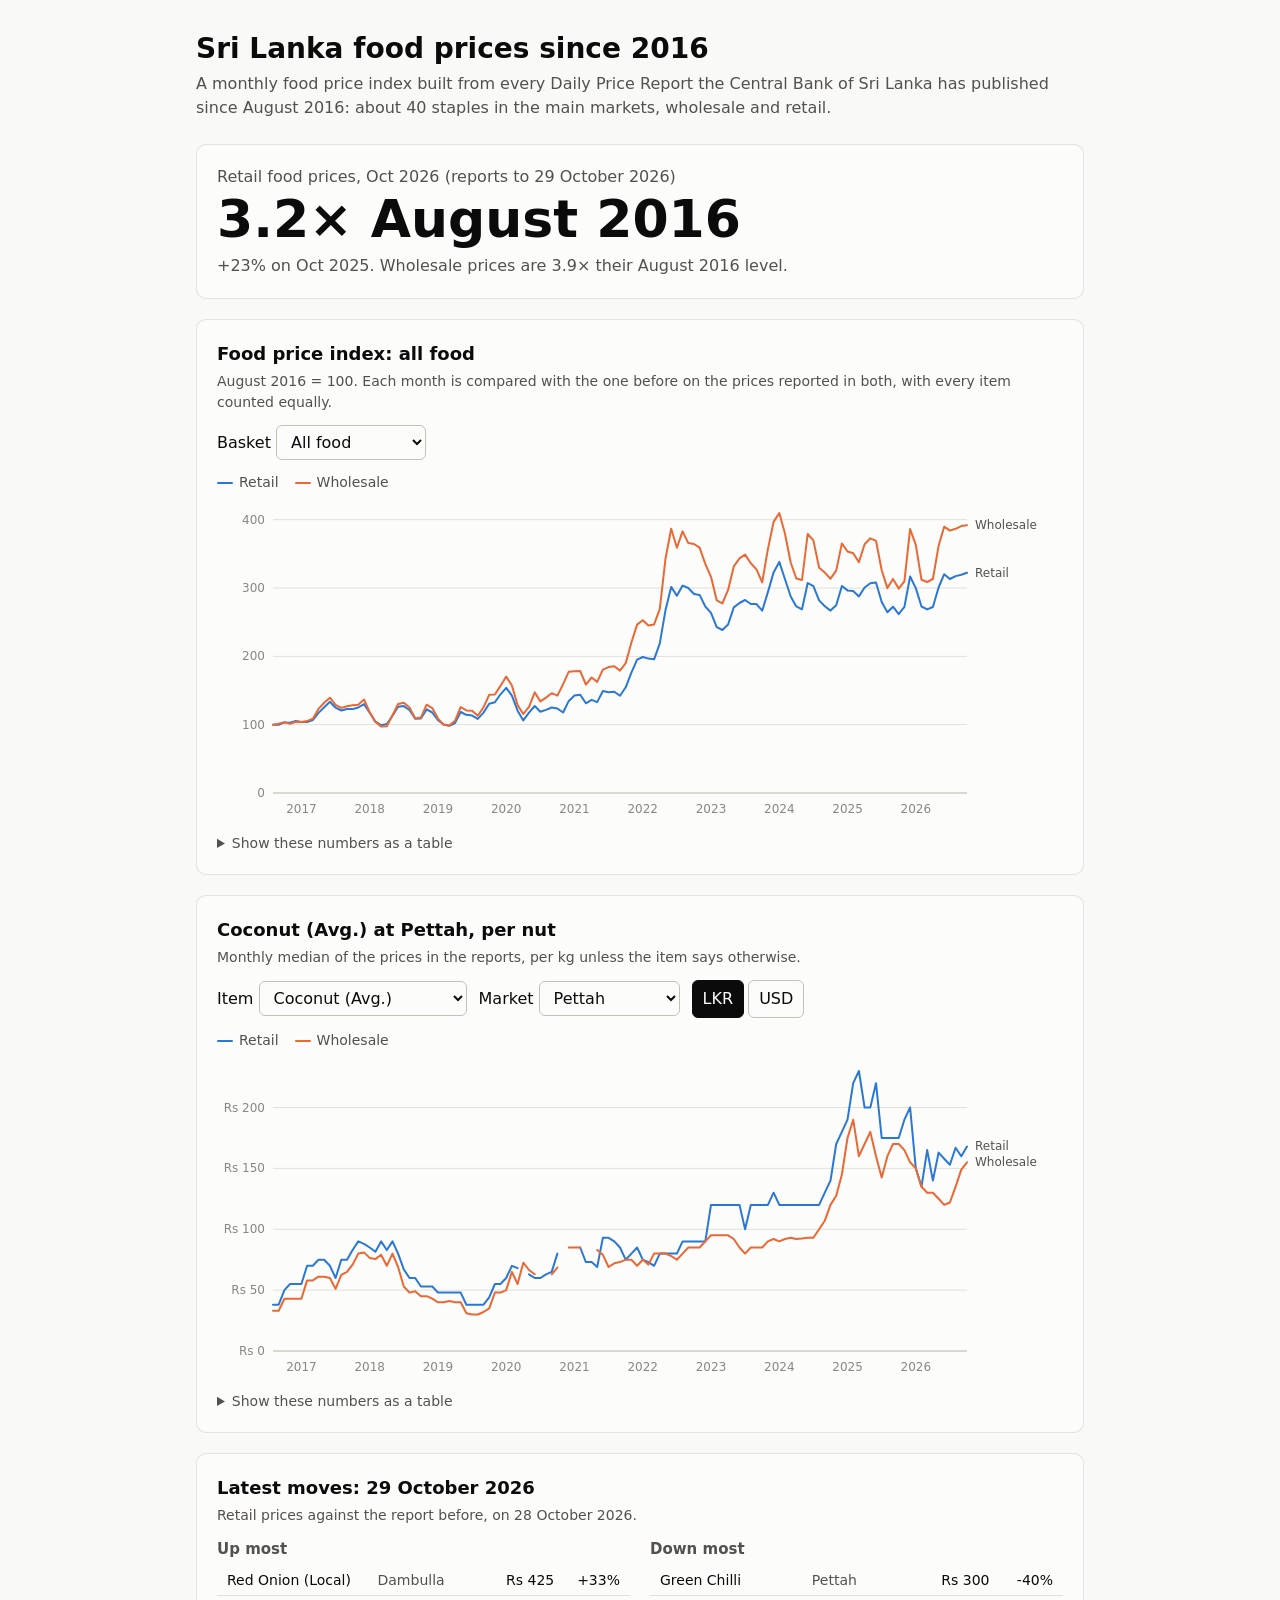
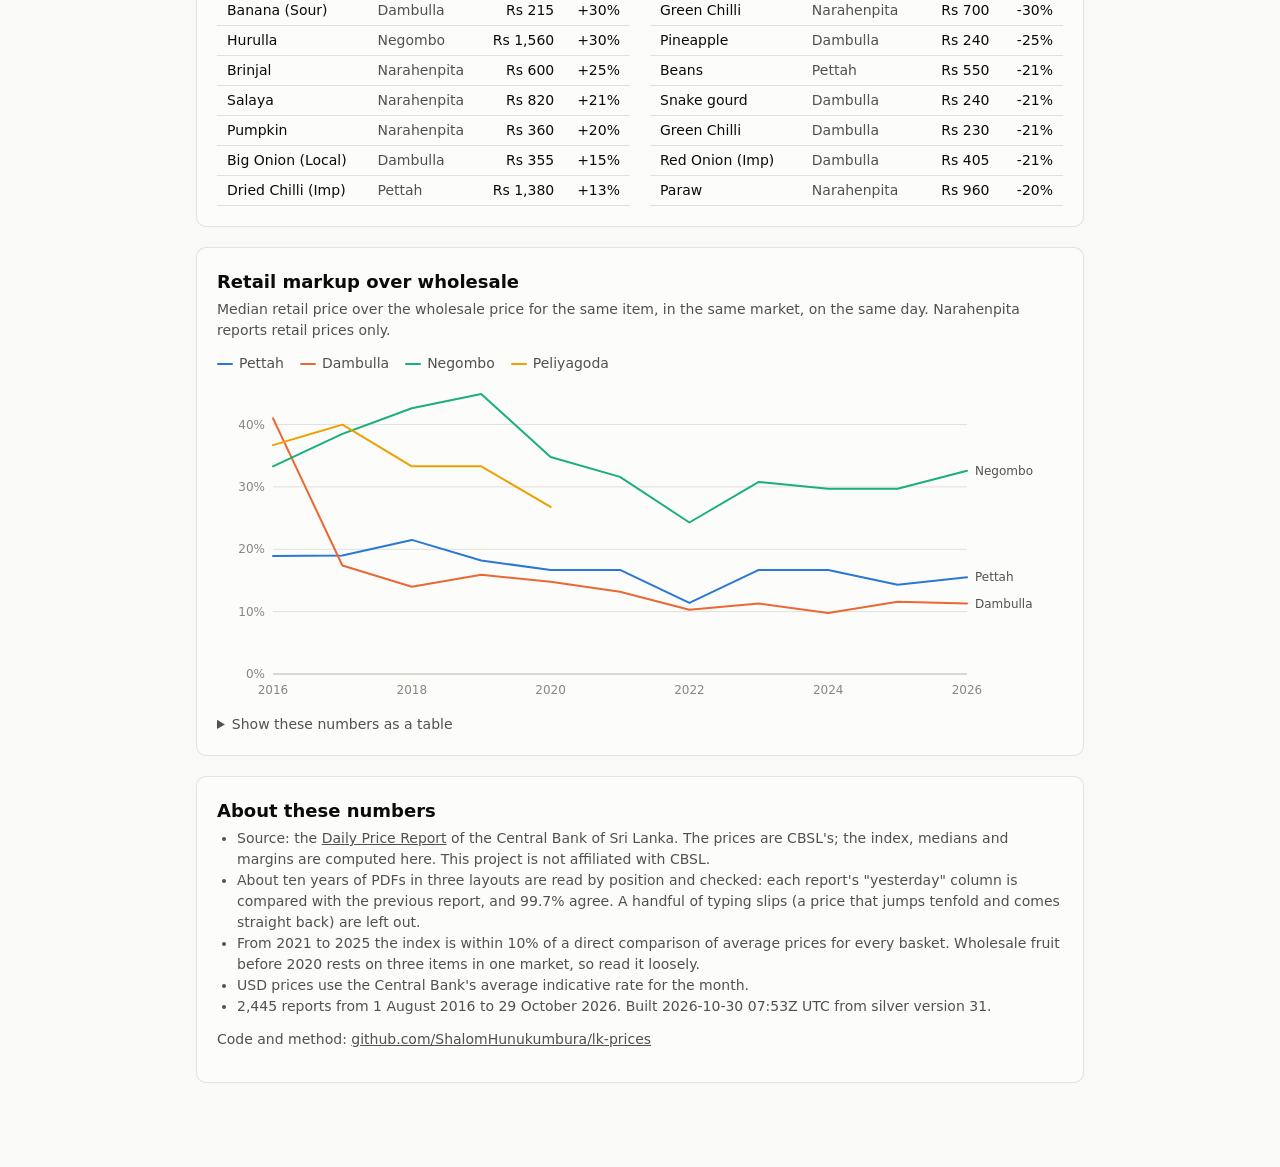
==== site/index.html @ 5efd6a5c "Publish a page of derived figures: index, item prices, margins, moves" ====
<!doctype html>
<html lang="en">
<head>
<meta charset="utf-8">
<meta name="viewport" content="width=device-width, initial-scale=1">
<title>Sri Lanka food prices since 2016</title>
<meta name="description" content="A monthly food price index for Sri Lanka since August 2016, built from the Central Bank's Daily Price Reports, with item prices, market margins and the latest moves.">
<style>
  :root {
    color-scheme: light;
    --page: #f9f9f7; --surface: #fcfcfb;
    --text: #0b0b0b; --text-2: #52514e; --muted: #898781;
    --grid: #e1e0d9; --axis: #c3c2b7; --border: rgba(11,11,11,0.10);
    --series-1: #2a78d6; --series-2: #eb6834; --series-3: #1baf7a; --series-4: #eda100;
  }
  @media (prefers-color-scheme: dark) {
    :root {
      color-scheme: dark;
      --page: #0d0d0d; --surface: #1a1a19;
      --text: #f0efec; --text-2: #c3c2b7; --muted: #898781;
      --grid: #2c2c2a; --axis: #383835; --border: rgba(255,255,255,0.10);
      --series-1: #3987e5; --series-2: #d95926; --series-3: #199e70; --series-4: #c98500;
    }
  }
  * { box-sizing: border-box; }
  body { margin: 0; background: var(--page); color: var(--text);
         font: 16px/1.5 system-ui, -apple-system, "Segoe UI", sans-serif; }
  main { max-width: 920px; margin: 0 auto; padding: 32px 16px 64px; }
  h1 { font-size: 28px; line-height: 1.2; margin: 0 0 6px; }
  h2 { font-size: 18px; margin: 0 0 4px; }
  p { margin: 0 0 12px; }
  .lede { color: var(--text-2); margin-bottom: 24px; }
  a { color: inherit; }
  .filters { display: flex; flex-wrap: wrap; gap: 12px; align-items: center; margin: 12px 0; }
  select, button {
    font: inherit; color: var(--text); background: var(--surface);
    border: 1px solid var(--axis); border-radius: 6px; padding: 6px 10px; }
  .toggle { display: flex; gap: 4px; }
  .toggle button { cursor: pointer; }
  .toggle button[aria-pressed=true] { background: var(--text); color: var(--surface); border-color: var(--text); }
  :focus-visible { outline: 2px solid var(--series-1); outline-offset: 2px; }
  .card { background: var(--surface); border: 1px solid var(--border); border-radius: 10px;
          padding: 20px; margin-bottom: 20px; }
  .hero-label { color: var(--text-2); }
  .hero-value { font-size: 52px; font-weight: 600; line-height: 1.1; margin: 2px 0 6px; font-variant-numeric: tabular-nums; }
  .hero-sub { color: var(--text-2); }
  .legend { display: flex; flex-wrap: wrap; gap: 16px; color: var(--text-2); font-size: 14px; margin: 8px 0; }
  .key { display: inline-block; width: 16px; height: 2px; border-radius: 1px; vertical-align: middle; margin-right: 6px; }
  .chart { position: relative; }
  svg { display: block; width: 100%; height: auto; overflow: visible; }
  .tick { fill: var(--muted); font-size: 12px; font-variant-numeric: tabular-nums; }
  .end-label { fill: var(--text-2); font-size: 12px; }
  .tooltip { position: absolute; top: 0; pointer-events: none; background: var(--surface);
             border: 1px solid var(--border); border-radius: 8px; padding: 8px 10px; font-size: 13px;
             box-shadow: 0 4px 16px rgba(0,0,0,0.12); white-space: nowrap; }
  .tooltip .when { color: var(--text-2); margin-bottom: 4px; }
  .tooltip .row { display: flex; align-items: center; gap: 6px; }
  .tooltip .row strong { font-variant-numeric: tabular-nums; }
  .tooltip .row span.name { color: var(--text-2); }
  details { margin-top: 12px; }
  summary { cursor: pointer; color: var(--text-2); font-size: 14px; }
  .table-wrap { max-height: 320px; overflow: auto; margin-top: 8px; }
  table { border-collapse: collapse; width: 100%; font-size: 14px; font-variant-numeric: tabular-nums; }
  th, td { text-align: right; padding: 4px 10px; border-bottom: 1px solid var(--grid); }
  th:first-child, td:first-child { text-align: left; }
  th { position: sticky; top: 0; background: var(--surface); color: var(--text-2); font-weight: 600; }
  .small { color: var(--text-2); font-size: 14px; }
  .movers { display: grid; grid-template-columns: 1fr 1fr; gap: 20px; }
  @media (max-width: 600px) { .movers { grid-template-columns: 1fr; } }
  .movers h3 { font-size: 15px; margin: 0 0 6px; color: var(--text-2); font-weight: 600; }
  .movers table td:nth-child(2) { color: var(--text-2); text-align: left; }
  .movers table td:nth-child(n+3) { white-space: nowrap; }
  ul { margin: 0 0 12px; padding-left: 20px; }
</style>
</head>
<body>
<main>
  <h1>Sri Lanka food prices since 2016</h1>
  <p class="lede">A monthly food price index built from every Daily Price Report the Central Bank of Sri Lanka has published since August 2016: about 40 staples in the main markets, wholesale and retail.</p>

  <section class="card" aria-live="polite">
    <div class="hero-label" id="hero-label">&nbsp;</div>
    <div class="hero-value" id="hero-value">&nbsp;</div>
    <div class="hero-sub" id="hero-sub">&nbsp;</div>
  </section>

  <section class="card">
    <h2 id="index-title">Food price index</h2>
    <p class="small">August 2016 = 100. Each month is compared with the one before on the prices reported in both, with every item counted equally.</p>
    <div class="filters">
      <label>Basket <select id="basket"></select></label>
    </div>
    <p class="small" id="basket-note" hidden>CBSL didn't publish fish or fruit prices from early 2019 to July 2020, so this basket has a gap.</p>
    <div id="index-chart"></div>
  </section>

  <section class="card">
    <h2 id="item-title">Item prices</h2>
    <p class="small">Monthly median of the prices in the reports, per kg unless the item says otherwise.</p>
    <div class="filters">
      <label>Item <select id="item"></select></label>
      <label>Market <select id="market"></select></label>
      <div class="toggle" role="group" aria-label="Currency" id="currency" hidden>
        <button data-currency="LKR" aria-pressed="true">LKR</button>
        <button data-currency="USD" aria-pressed="false">USD</button>
      </div>
    </div>
    <div id="item-chart"></div>
  </section>

  <section class="card">
    <h2 id="movers-title">Latest moves</h2>
    <p class="small" id="movers-sub"></p>
    <div class="movers">
      <div><h3>Up most</h3><table id="up"></table></div>
      <div><h3>Down most</h3><table id="down"></table></div>
    </div>
  </section>

  <section class="card">
    <h2>Retail markup over wholesale</h2>
    <p class="small">Median retail price over the wholesale price for the same item, in the same market, on the same day. Narahenpita reports retail prices only.</p>
    <div id="margin-chart"></div>
  </section>

  <section class="card">
    <h2>About these numbers</h2>
    <ul class="small">
      <li>Source: the <a href="https://www.cbsl.gov.lk/en/statistics/economic-indicators/price-report">Daily Price Report</a> of the Central Bank of Sri Lanka. The prices are CBSL's; the index, medians and margins are computed here. This project is not affiliated with CBSL.</li>
      <li>About ten years of PDFs in three layouts are read by position and checked: each report's "yesterday" column is compared with the previous report, and 99.7% agree. A handful of typing slips (a price that jumps tenfold and comes straight back) are left out.</li>
      <li>From 2021 to 2025 the index is within 10% of a direct comparison of average prices for every basket. Wholesale fruit before 2020 rests on three items in one market, so read it loosely.</li>
      <li>USD prices use the Central Bank's average indicative rate for the month.</li>
      <li id="built"></li>
    </ul>
    <p class="small">Code and method: <a href="https://github.com/ShalomHunukumbura/lk-prices">github.com/ShalomHunukumbura/lk-prices</a></p>
  </section>
</main>

<script>
const NS = "http://www.w3.org/2000/svg";
const $ = (id) => document.getElementById(id);
const BASKETS = { all: "All food", vegetables: "Vegetables", rice: "Rice", fish: "Fish", fruits: "Fruit", other: "Other staples" };
const TYPE_COLOR = { retail: "var(--series-1)", wholesale: "var(--series-2)" };
const MARKET_COLOR = { Pettah: "var(--series-1)", Dambulla: "var(--series-2)", Negombo: "var(--series-3)", Peliyagoda: "var(--series-4)" };
const UNITS = { "Coconut (Avg.)": "nut", "Egg (White)": "egg", "Apple (Imp)": "fruit", "Orange (Imp)": "fruit", "Coconut oil": "litre" };
const MONTHS = ["Jan","Feb","Mar","Apr","May","Jun","Jul","Aug","Sep","Oct","Nov","Dec"];

const el = (tag, attrs = {}, text) => {
  const node = document.createElementNS(NS, tag);
  for (const [k, v] of Object.entries(attrs)) node.setAttribute(k, v);
  if (text !== undefined) node.textContent = text;
  return node;
};
const html = (tag, attrs = {}, text) => {
  const node = document.createElement(tag);
  for (const [k, v] of Object.entries(attrs)) node.setAttribute(k, v);
  if (text !== undefined) node.textContent = text;
  return node;
};
const monthName = (ym) => `${MONTHS[Number(ym.slice(5)) - 1]} ${ym.slice(0, 4)}`;
const longDate = (iso) => new Date(iso + "T00:00:00Z").toLocaleDateString("en-GB",
  { day: "numeric", month: "long", year: "numeric", timeZone: "UTC" });

function niceTicks(min, max, count = 5) {
  const span = max - min || Math.abs(max) || 1;
  const raw = span / count, power = 10 ** Math.floor(Math.log10(raw));
  const step = [1, 2, 2.5, 5, 10].map((m) => m * power).find((s) => s >= raw);
  const ticks = [];
  for (let t = Math.floor(min / step) * step; t <= max + step * 1e-9; t += step) ticks.push(+t.toPrecision(12));
  return ticks;
}

// A line chart over evenly spaced labels (months or years), with a crosshair,
// tooltip, keyboard stepping, a legend, labels at the line ends and a table view.
function lineChart(root, { labels, series, format, labelFormat, title }) {
  root.replaceChildren();
  const legend = html("div", { class: "legend" });
  const box = html("div", { class: "chart" });
  const svg = el("svg", { role: "img", tabindex: "0", "aria-label": title });
  const tip = html("div", { class: "tooltip", hidden: "" });
  const details = html("details");
  details.append(html("summary", {}, "Show these numbers as a table"));
  const wrap = html("div", { class: "table-wrap" }), table = html("table");
  wrap.append(table); details.append(wrap);
  box.append(svg, tip);
  root.append(legend, box, details);

  const shown = series.filter((s) => s.values.some((v) => v != null));
  if (shown.length > 1) for (const s of shown) {
    const item = html("span"), key = html("span", { class: "key" });
    key.style.background = s.color;
    item.append(key, document.createTextNode(s.name));
    legend.append(item);
  }
  // Table: newest first.
  const head = html("tr");
  for (const t of [title.includes("year") ? "Year" : "Month", ...shown.map((s) => s.name)]) head.append(html("th", {}, t));
  const rows = [head];
  for (let i = labels.length - 1; i >= 0; i--) {
    if (shown.every((s) => s.values[i] == null)) continue;
    const tr = html("tr");
    for (const t of [labelFormat(labels[i]), ...shown.map((s) => s.values[i] == null ? "" : format(s.values[i]))])
      tr.append(html("td", {}, t));
    rows.push(tr);
  }
  table.replaceChildren(...rows);

  const W = Math.max(300, Math.round(box.clientWidth || root.clientWidth));
  const H = W < 560 ? 240 : 320;
  const M = { top: 12, right: W < 560 ? 70 : 96, bottom: 28, left: 56 };
  svg.setAttribute("viewBox", `0 0 ${W} ${H}`);
  let min = Infinity, max = -Infinity;
  for (const s of shown) for (const v of s.values) if (v != null) { min = Math.min(min, v); max = Math.max(max, v); }
  if (!isFinite(min)) { svg.append(el("text", { x: W / 2, y: H / 2, "text-anchor": "middle", class: "tick" }, "No prices for this choice")); return; }
  const floor = min >= 0 && min < max * 0.4 ? 0 : min;
  const ticks = niceTicks(floor, max);
  const y0 = Math.min(ticks[0], floor), y1 = Math.max(ticks.at(-1), max);
  const x = (i) => M.left + (labels.length === 1 ? 0.5 : i / (labels.length - 1)) * (W - M.left - M.right);
  const y = (v) => H - M.bottom - ((v - y0) / (y1 - y0 || 1)) * (H - M.top - M.bottom);

  for (const t of ticks) {
    svg.append(el("line", { x1: M.left, x2: W - M.right, y1: y(t), y2: y(t), stroke: "var(--grid)", "stroke-width": 1 }));
    svg.append(el("text", { x: M.left - 8, y: y(t) + 4, "text-anchor": "end", class: "tick" }, format(t)));
  }
  svg.append(el("line", { x1: M.left, x2: W - M.right, y1: H - M.bottom, y2: H - M.bottom, stroke: "var(--axis)", "stroke-width": 1 }));
  // Year ticks: every label for yearly data, January for monthly data.
  const yearly = labels[0].length === 4;
  const marks = labels.map((l, i) => [l, i]).filter(([l]) => yearly || l.endsWith("-01"));
  const every = Math.ceil(marks.length / (W < 560 ? 4 : 10));
  marks.filter((_, k) => k % every === 0).forEach(([l, i]) =>
    svg.append(el("text", { x: x(i), y: H - 8, "text-anchor": "middle", class: "tick" }, l.slice(0, 4))));

  const ends = [];
  for (const s of shown) {
    let d = "", pen = false, last = null;
    s.values.forEach((v, i) => {
      if (v == null) { pen = false; return; }
      d += `${pen ? "L" : "M"}${x(i).toFixed(1)},${y(v).toFixed(1)}`;
      pen = true; last = i;
    });
    svg.append(el("path", { d, fill: "none", stroke: s.color, "stroke-width": 2, "stroke-linejoin": "round", "stroke-linecap": "round" }));
    if (last != null) ends.push({ s, i: last, yy: y(s.values[last]) });
  }
  // Direct labels at the line ends, nudged apart so they don't collide. A line that
  // stops early (Peliyagoda after 2020) is named by the legend and tooltip instead.
  ends.splice(0, ends.length, ...ends.filter((e) => e.i === labels.length - 1));
  ends.sort((a, b) => a.yy - b.yy);
  for (let k = 1; k < ends.length; k++) if (ends[k].yy - ends[k - 1].yy < 14) ends[k].yy = ends[k - 1].yy + 14;
  if (shown.length <= 4) for (const e of ends)
    svg.append(el("text", { x: x(e.i) + 8, y: e.yy + 4, class: "end-label" }, e.s.name));

  const layer = el("g");
  svg.append(layer);
  let current = null;
  const show = (i) => {
    current = i; layer.replaceChildren();
    if (i == null) { tip.hidden = true; return; }
    layer.append(el("line", { x1: x(i), x2: x(i), y1: M.top, y2: H - M.bottom, stroke: "var(--axis)", "stroke-width": 1 }));
    tip.replaceChildren(html("div", { class: "when" }, labelFormat(labels[i])));
    for (const s of shown) {
      const v = s.values[i];
      if (v == null) continue;
      layer.append(el("circle", { cx: x(i), cy: y(v), r: 4, fill: s.color, stroke: "var(--surface)", "stroke-width": 2 }));
      const row = html("div", { class: "row" }), key = html("span", { class: "key" });
      key.style.background = s.color; key.style.marginRight = "0";
      row.append(key, html("strong", {}, format(v)), html("span", { class: "name" }, s.name));
      tip.append(row);
    }
    tip.hidden = false;
    const r = box.getBoundingClientRect(), px = (x(i) / W) * r.width;
    const left = px + 14 + tip.offsetWidth > r.width ? px - 14 - tip.offsetWidth : px + 14;
    tip.style.left = `${Math.max(0, left)}px`;
  };
  const nearest = (clientX) => {
    const r = svg.getBoundingClientRect(), px = ((clientX - r.left) / r.width) * W;
    const i = Math.round(((px - M.left) / (W - M.left - M.right)) * (labels.length - 1));
    return Math.min(labels.length - 1, Math.max(0, i));
  };
  svg.addEventListener("pointermove", (e) => show(nearest(e.clientX)));
  svg.addEventListener("pointerleave", () => show(null));
  svg.addEventListener("focus", () => show(labels.length - 1));
  svg.addEventListener("blur", () => show(null));
  svg.addEventListener("keydown", (e) => {
    const step = { ArrowLeft: -1, ArrowRight: 1 }[e.key];
    if (!step) return;
    e.preventDefault();
    show(Math.min(labels.length - 1, Math.max(0, (current ?? labels.length - 1) + step)));
  });
}

const state = { currency: "LKR" };
const D = {};

function drawHero() {
  const { months, series } = D.index;
  const retail = series.all.retail, wholesale = series.all.wholesale;
  const i = retail.length - 1, year = i - 12;
  const latest = D.meta.latest_report;
  $("hero-label").textContent = `Retail food prices, ${monthName(months[i])} (reports to ${longDate(latest)})`;
  $("hero-value").textContent = `${(retail[i] / 100).toFixed(1)}× August 2016`;
  const change = (a, b) => `${a >= b ? "+" : ""}${((a / b - 1) * 100).toFixed(0)}%`;
  $("hero-sub").textContent = `${change(retail[i], retail[year])} on ${monthName(months[year])}. `
    + `Wholesale prices are ${(wholesale[i] / 100).toFixed(1)}× their August 2016 level.`;
}

function drawIndex() {
  const basket = $("basket").value, s = D.index.series[basket];
  $("basket-note").hidden = !["fish", "fruits"].includes(basket);
  $("index-title").textContent = `Food price index: ${BASKETS[basket].toLowerCase()}`;
  lineChart($("index-chart"), {
    labels: D.index.months, title: `Food price index, ${BASKETS[basket]}, by month`,
    series: [
      { name: "Retail", color: TYPE_COLOR.retail, values: s.retail },
      { name: "Wholesale", color: TYPE_COLOR.wholesale, values: s.wholesale },
    ],
    format: (v) => v.toFixed(0), labelFormat: monthName,
  });
}

function fillMarkets() {
  const markets = Object.keys(D.items.items[$("item").value].markets).sort();
  const select = $("market"), keep = select.value;
  select.replaceChildren(...markets.map((m) => html("option", { value: m }, m)));
  select.value = markets.includes(keep) ? keep : markets.includes("Pettah") ? "Pettah" : markets[0];
}

function drawItem() {
  const item = $("item").value, market = $("market").value;
  const prices = D.items.items[item].markets[market];
  const usd = state.currency === "USD" && D.usd;
  const convert = (values) => !values ? [] : values.map((v, i) =>
    v == null ? null : usd ? (D.usd.lkr_per_usd[i] ? v / D.usd.lkr_per_usd[i] : null) : v);
  const unit = UNITS[item] || "kg";
  $("item-title").textContent = `${item} at ${market}, per ${unit}`;
  lineChart($("item-chart"), {
    labels: D.items.months, title: `${item} at ${market}, monthly median price per ${unit}`,
    series: [
      { name: "Retail", color: TYPE_COLOR.retail, values: convert(prices.retail) },
      { name: "Wholesale", color: TYPE_COLOR.wholesale, values: convert(prices.wholesale) },
    ],
    format: usd ? (v) => `$${v.toFixed(2)}` : (v) => `Rs ${v.toLocaleString("en-US", { maximumFractionDigits: 0 })}`,
    labelFormat: monthName,
  });
  for (const b of document.querySelectorAll("#currency button"))
    b.setAttribute("aria-pressed", String(b.dataset.currency === state.currency));
}

function drawMovers() {
  const m = D.movers;
  $("movers-title").textContent = `Latest moves: ${longDate(m.date)}`;
  $("movers-sub").textContent = `Retail prices against the report before, on ${longDate(m.previous)}.`;
  const fill = (id, rows) => $(id).replaceChildren(...rows.map((r) => {
    const tr = html("tr");
    tr.append(html("td", {}, r.item), html("td", {}, r.market),
      html("td", {}, `Rs ${r.price.toLocaleString("en-US")}`),
      html("td", {}, `${r.change > 0 ? "+" : ""}${r.change.toFixed(0)}%`));
    return tr;
  }));
  fill("up", m.up); fill("down", m.down);
}

function drawMargins() {
  const { years, markets } = D.margins;
  lineChart($("margin-chart"), {
    labels: years.map(String), title: "Retail markup over wholesale by market, by year",
    series: Object.keys(MARKET_COLOR).filter((k) => markets[k])
      .map((k) => ({ name: k, color: MARKET_COLOR[k], values: markets[k] })),
    format: (v) => `${v.toFixed(0)}%`, labelFormat: (l) => l,
  });
}

function renderAll() { drawIndex(); drawItem(); drawMargins(); }

async function start() {
  const get = (name) => fetch(`data/${name}.json`).then((r) => r.ok ? r.json() : null);
  [D.index, D.items, D.margins, D.movers, D.meta, D.usd] =
    await Promise.all(["index", "items", "margins", "movers", "meta", "usd"].map(get));
  $("basket").replaceChildren(...Object.entries(BASKETS).map(([k, v]) => html("option", { value: k }, v)));
  $("item").replaceChildren(...Object.keys(D.items.items).map((k) => html("option", { value: k }, k)));
  $("item").value = "Coconut (Avg.)";
  fillMarkets();
  if (D.usd) $("currency").hidden = false;
  $("basket").addEventListener("change", drawIndex);
  $("item").addEventListener("change", () => { fillMarkets(); drawItem(); });
  $("market").addEventListener("change", drawItem);
  for (const b of document.querySelectorAll("#currency button"))
    b.addEventListener("click", () => { state.currency = b.dataset.currency; drawItem(); });
  $("built").textContent = `${D.meta.reports.toLocaleString("en-US")} reports from ${longDate(D.meta.first_report)} to ${longDate(D.meta.latest_report)}. Built ${D.meta.built.replace("T", " ")} UTC from silver version ${D.meta.silver_version}.`;
  drawHero(); drawMovers(); renderAll();
  let resizing, width = window.innerWidth;
  window.addEventListener("resize", () => {
    clearTimeout(resizing);
    resizing = setTimeout(() => { if (window.innerWidth !== width) { width = window.innerWidth; renderAll(); } }, 150);
  });
}
start();
</script>
</body>
</html>
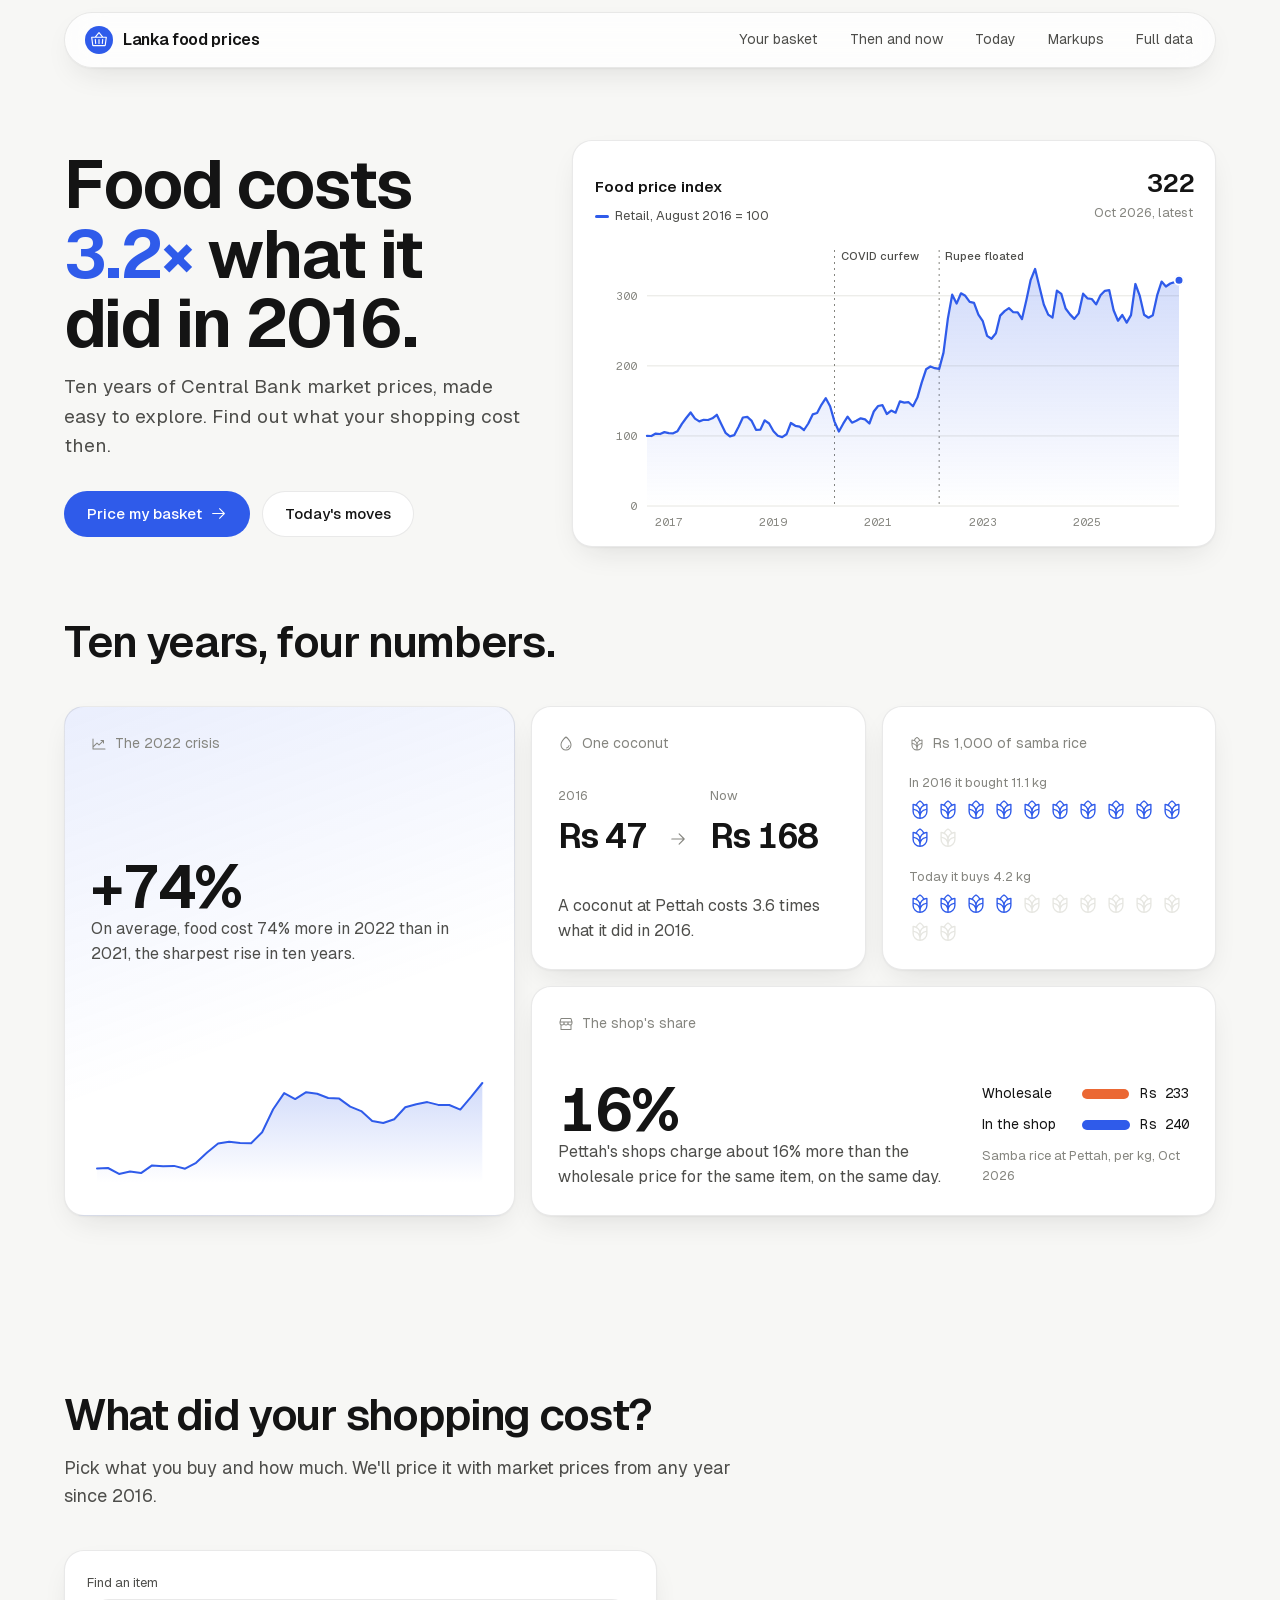
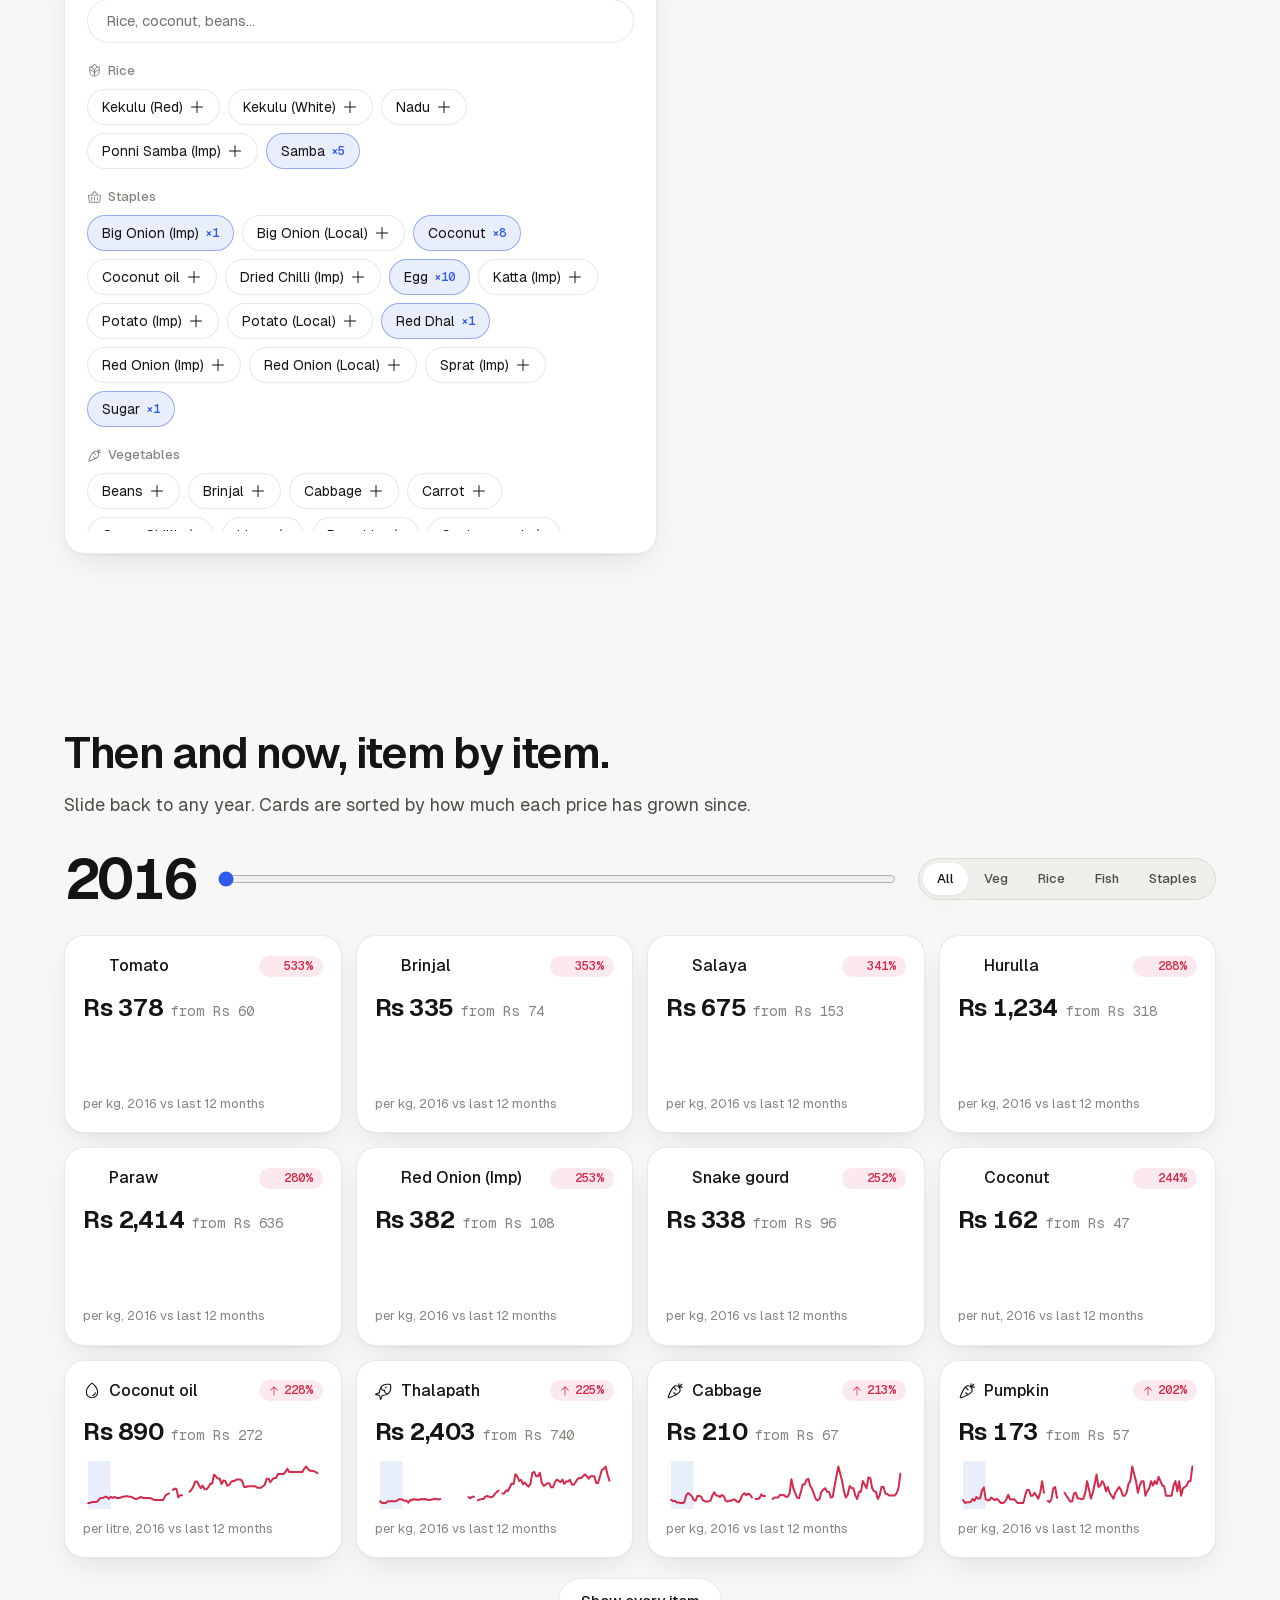
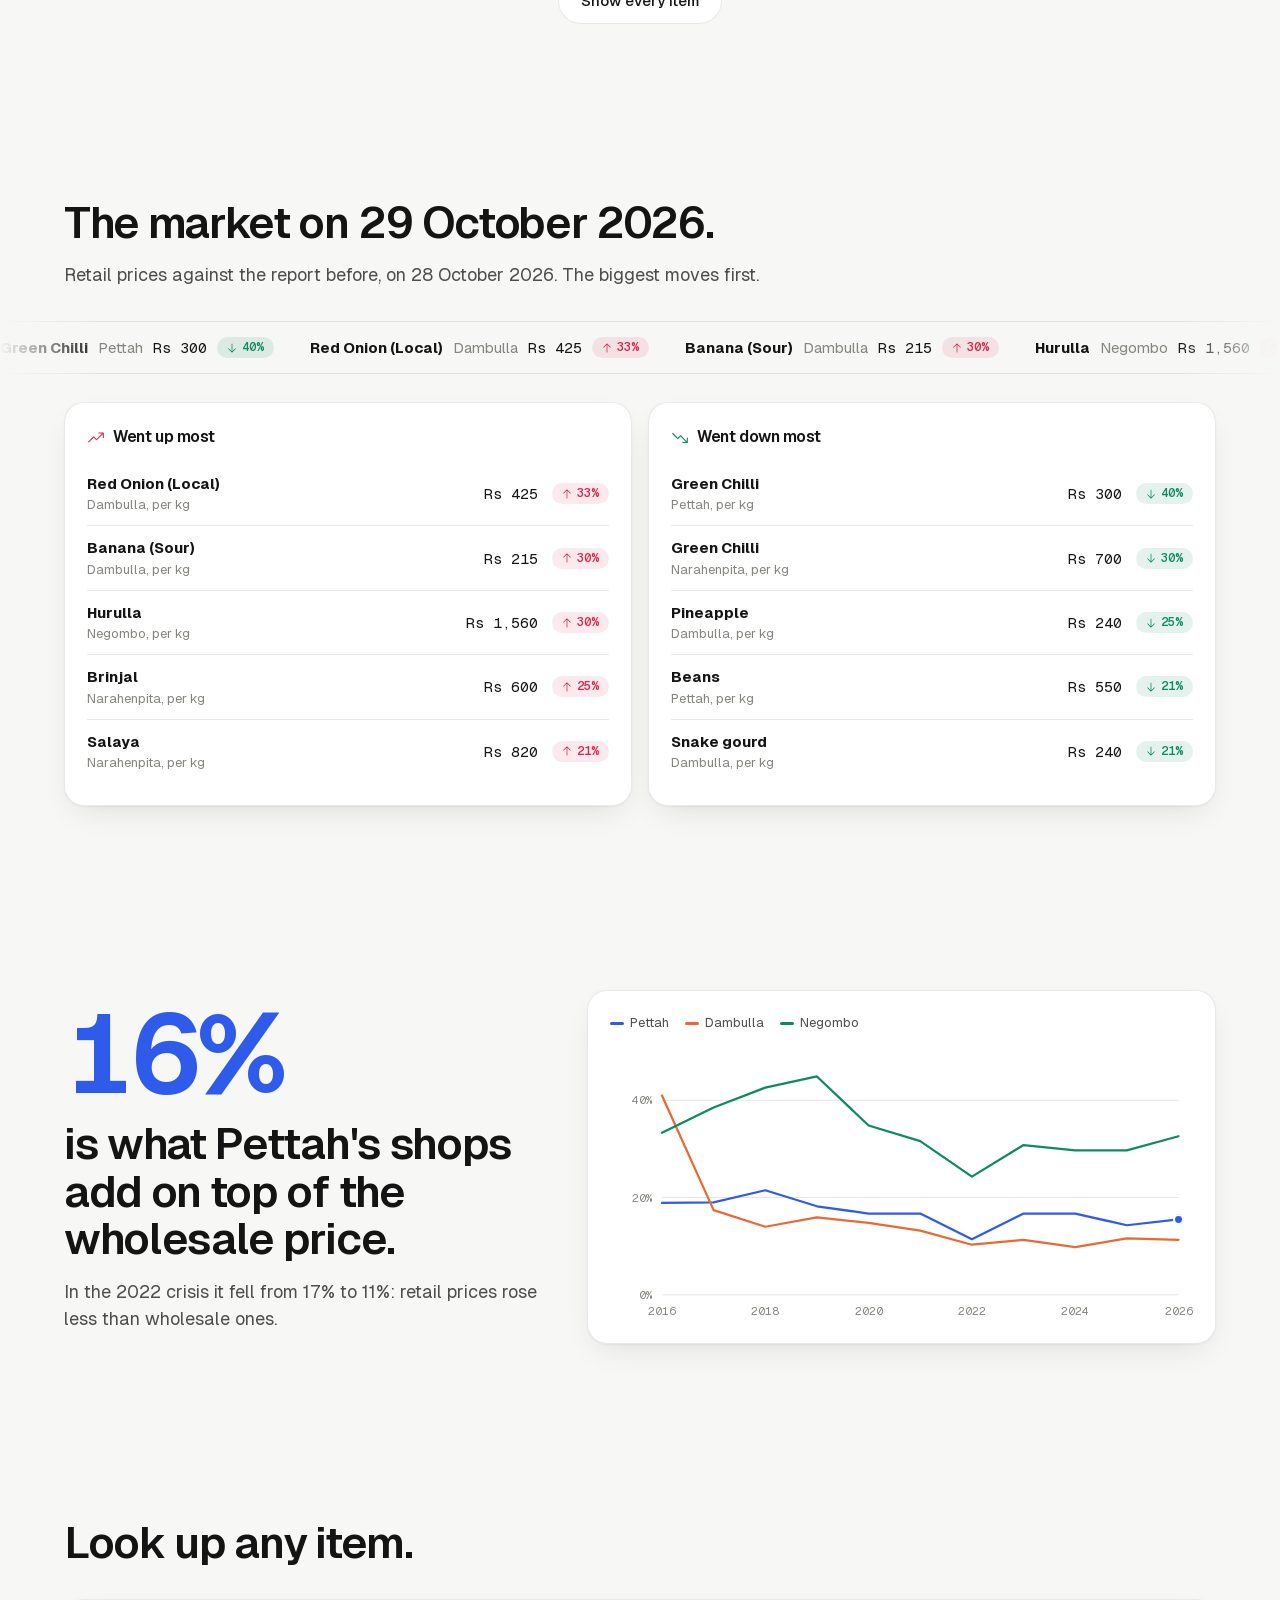
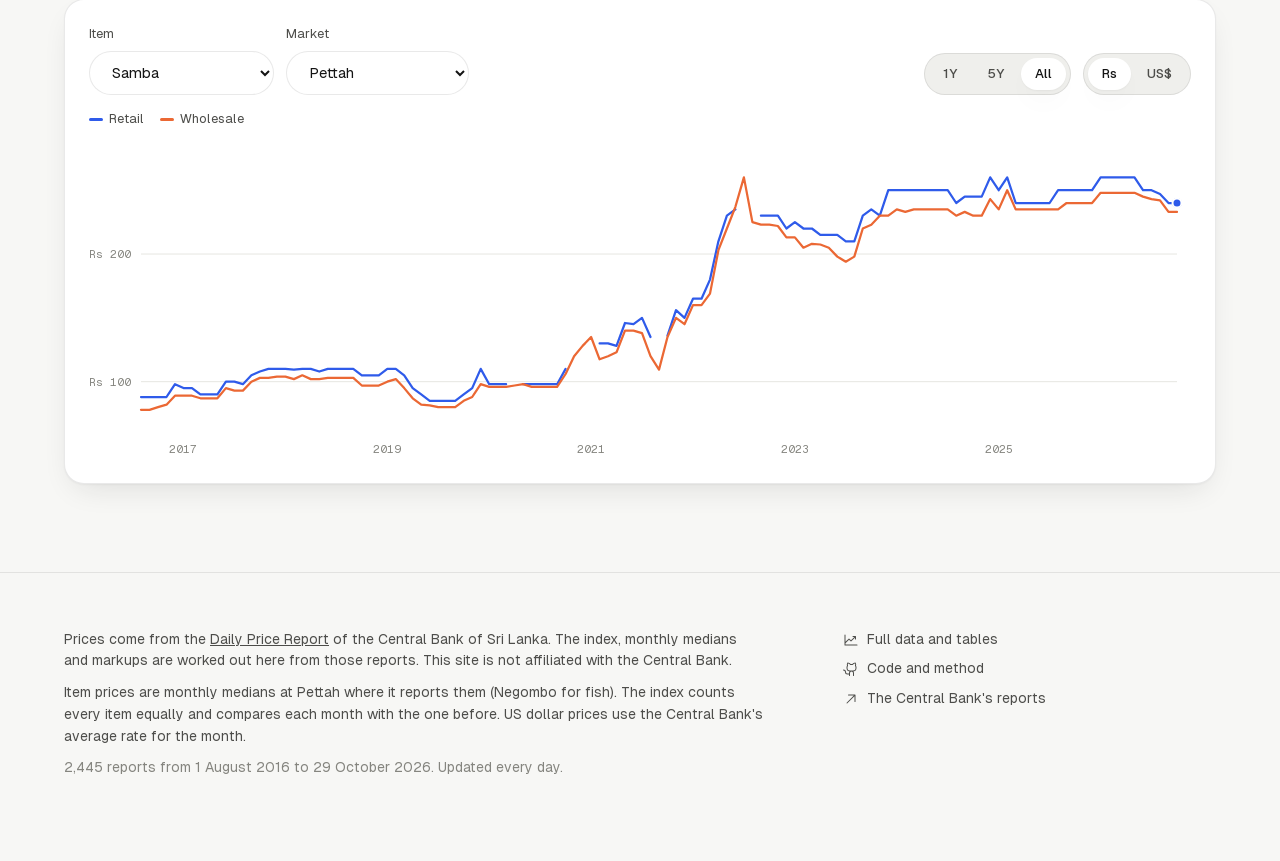
==== commit 5551a1fb: "Add a public overview page; move the data view to stats.html" ====
--- a/site/index.html
+++ b/site/index.html
@@ -3,397 +3,216 @@
 <head>
 <meta charset="utf-8">
 <meta name="viewport" content="width=device-width, initial-scale=1">
-<title>Sri Lanka food prices since 2016</title>
-<meta name="description" content="A monthly food price index for Sri Lanka since August 2016, built from the Central Bank's Daily Price Reports, with item prices, market margins and the latest moves.">
-<style>
-  :root {
-    color-scheme: light;
-    --page: #f9f9f7; --surface: #fcfcfb;
-    --text: #0b0b0b; --text-2: #52514e; --muted: #898781;
-    --grid: #e1e0d9; --axis: #c3c2b7; --border: rgba(11,11,11,0.10);
-    --series-1: #2a78d6; --series-2: #eb6834; --series-3: #1baf7a; --series-4: #eda100;
-  }
-  @media (prefers-color-scheme: dark) {
-    :root {
-      color-scheme: dark;
-      --page: #0d0d0d; --surface: #1a1a19;
-      --text: #f0efec; --text-2: #c3c2b7; --muted: #898781;
-      --grid: #2c2c2a; --axis: #383835; --border: rgba(255,255,255,0.10);
-      --series-1: #3987e5; --series-2: #d95926; --series-3: #199e70; --series-4: #c98500;
-    }
-  }
-  * { box-sizing: border-box; }
-  body { margin: 0; background: var(--page); color: var(--text);
-         font: 16px/1.5 system-ui, -apple-system, "Segoe UI", sans-serif; }
-  main { max-width: 920px; margin: 0 auto; padding: 32px 16px 64px; }
-  h1 { font-size: 28px; line-height: 1.2; margin: 0 0 6px; }
-  h2 { font-size: 18px; margin: 0 0 4px; }
-  p { margin: 0 0 12px; }
-  .lede { color: var(--text-2); margin-bottom: 24px; }
-  a { color: inherit; }
-  .filters { display: flex; flex-wrap: wrap; gap: 12px; align-items: center; margin: 12px 0; }
-  select, button {
-    font: inherit; color: var(--text); background: var(--surface);
-    border: 1px solid var(--axis); border-radius: 6px; padding: 6px 10px; }
-  .toggle { display: flex; gap: 4px; }
-  .toggle button { cursor: pointer; }
-  .toggle button[aria-pressed=true] { background: var(--text); color: var(--surface); border-color: var(--text); }
-  :focus-visible { outline: 2px solid var(--series-1); outline-offset: 2px; }
-  .card { background: var(--surface); border: 1px solid var(--border); border-radius: 10px;
-          padding: 20px; margin-bottom: 20px; }
-  .hero-label { color: var(--text-2); }
-  .hero-value { font-size: 52px; font-weight: 600; line-height: 1.1; margin: 2px 0 6px; font-variant-numeric: tabular-nums; }
-  .hero-sub { color: var(--text-2); }
-  .legend { display: flex; flex-wrap: wrap; gap: 16px; color: var(--text-2); font-size: 14px; margin: 8px 0; }
-  .key { display: inline-block; width: 16px; height: 2px; border-radius: 1px; vertical-align: middle; margin-right: 6px; }
-  .chart { position: relative; }
-  svg { display: block; width: 100%; height: auto; overflow: visible; }
-  .tick { fill: var(--muted); font-size: 12px; font-variant-numeric: tabular-nums; }
-  .end-label { fill: var(--text-2); font-size: 12px; }
-  .tooltip { position: absolute; top: 0; pointer-events: none; background: var(--surface);
-             border: 1px solid var(--border); border-radius: 8px; padding: 8px 10px; font-size: 13px;
-             box-shadow: 0 4px 16px rgba(0,0,0,0.12); white-space: nowrap; }
-  .tooltip .when { color: var(--text-2); margin-bottom: 4px; }
-  .tooltip .row { display: flex; align-items: center; gap: 6px; }
-  .tooltip .row strong { font-variant-numeric: tabular-nums; }
-  .tooltip .row span.name { color: var(--text-2); }
-  details { margin-top: 12px; }
-  summary { cursor: pointer; color: var(--text-2); font-size: 14px; }
-  .table-wrap { max-height: 320px; overflow: auto; margin-top: 8px; }
-  table { border-collapse: collapse; width: 100%; font-size: 14px; font-variant-numeric: tabular-nums; }
-  th, td { text-align: right; padding: 4px 10px; border-bottom: 1px solid var(--grid); }
-  th:first-child, td:first-child { text-align: left; }
-  th { position: sticky; top: 0; background: var(--surface); color: var(--text-2); font-weight: 600; }
-  .small { color: var(--text-2); font-size: 14px; }
-  .movers { display: grid; grid-template-columns: 1fr 1fr; gap: 20px; }
-  @media (max-width: 600px) { .movers { grid-template-columns: 1fr; } }
-  .movers h3 { font-size: 15px; margin: 0 0 6px; color: var(--text-2); font-weight: 600; }
-  .movers table td:nth-child(2) { color: var(--text-2); text-align: left; }
-  .movers table td:nth-child(n+3) { white-space: nowrap; }
-  ul { margin: 0 0 12px; padding-left: 20px; }
-</style>
+<title>What food costs in Sri Lanka, then and now</title>
+<meta name="description" content="Ten years of Central Bank market prices for rice, coconut, dhal, vegetables and fish in Sri Lanka. Build a shopping basket and see what it cost in any year since 2016.">
+<meta name="theme-color" content="#f7f7f5" media="(prefers-color-scheme: light)">
+<meta name="theme-color" content="#0e0e0d" media="(prefers-color-scheme: dark)">
+<link rel="preload" href="assets/fonts/Geist-Variable.woff2" as="font" type="font/woff2" crossorigin>
+<link rel="stylesheet" href="assets/app.css">
 </head>
 <body>
-<main>
-  <h1>Sri Lanka food prices since 2016</h1>
-  <p class="lede">A monthly food price index built from every Daily Price Report the Central Bank of Sri Lanka has published since August 2016: about 40 staples in the main markets, wholesale and retail.</p>
-
-  <section class="card" aria-live="polite">
-    <div class="hero-label" id="hero-label">&nbsp;</div>
-    <div class="hero-value" id="hero-value">&nbsp;</div>
-    <div class="hero-sub" id="hero-sub">&nbsp;</div>
-  </section>
-
-  <section class="card">
-    <h2 id="index-title">Food price index</h2>
-    <p class="small">August 2016 = 100. Each month is compared with the one before on the prices reported in both, with every item counted equally.</p>
-    <div class="filters">
-      <label>Basket <select id="basket"></select></label>
-    </div>
-    <p class="small" id="basket-note" hidden>CBSL didn't publish fish or fruit prices from early 2019 to July 2020, so this basket has a gap.</p>
-    <div id="index-chart"></div>
-  </section>
-
-  <section class="card">
-    <h2 id="item-title">Item prices</h2>
-    <p class="small">Monthly median of the prices in the reports, per kg unless the item says otherwise.</p>
-    <div class="filters">
-      <label>Item <select id="item"></select></label>
-      <label>Market <select id="market"></select></label>
-      <div class="toggle" role="group" aria-label="Currency" id="currency" hidden>
-        <button data-currency="LKR" aria-pressed="true">LKR</button>
-        <button data-currency="USD" aria-pressed="false">USD</button>
-      </div>
-    </div>
-    <div id="item-chart"></div>
-  </section>
-
-  <section class="card">
-    <h2 id="movers-title">Latest moves</h2>
-    <p class="small" id="movers-sub"></p>
-    <div class="movers">
-      <div><h3>Up most</h3><table id="up"></table></div>
-      <div><h3>Down most</h3><table id="down"></table></div>
-    </div>
-  </section>
-
-  <section class="card">
-    <h2>Retail markup over wholesale</h2>
-    <p class="small">Median retail price over the wholesale price for the same item, in the same market, on the same day. Narahenpita reports retail prices only.</p>
-    <div id="margin-chart"></div>
-  </section>
-
-  <section class="card">
-    <h2>About these numbers</h2>
-    <ul class="small">
-      <li>Source: the <a href="https://www.cbsl.gov.lk/en/statistics/economic-indicators/price-report">Daily Price Report</a> of the Central Bank of Sri Lanka. The prices are CBSL's; the index, medians and margins are computed here. This project is not affiliated with CBSL.</li>
-      <li>About ten years of PDFs in three layouts are read by position and checked: each report's "yesterday" column is compared with the previous report, and 99.7% agree. A handful of typing slips (a price that jumps tenfold and comes straight back) are left out.</li>
-      <li>From 2021 to 2025 the index is within 10% of a direct comparison of average prices for every basket. Wholesale fruit before 2020 rests on three items in one market, so read it loosely.</li>
-      <li>USD prices use the Central Bank's average indicative rate for the month.</li>
-      <li id="built"></li>
-    </ul>
-    <p class="small">Code and method: <a href="https://github.com/ShalomHunukumbura/lk-prices">github.com/ShalomHunukumbura/lk-prices</a></p>
+
+<header class="wrap nav">
+  <div class="nav-inner">
+    <a class="brand" href="#top">
+      <span class="mark"><span class="ico" style="-webkit-mask-image:url(assets/icons/basket.svg);mask-image:url(assets/icons/basket.svg);"></span></span>
+      Lanka food prices
+    </a>
+    <nav class="nav-links" aria-label="Sections">
+      <a href="#basket">Your basket</a>
+      <a href="#time">Then and now</a>
+      <a href="#today">Today</a>
+      <a href="#margins">Markups</a>
+      <a class="keep" href="stats.html">Full data</a>
+    </nav>
+  </div>
+</header>
+
+<main id="top">
+  <p class="error wrap" role="alert">The price data didn't load. Check your connection and refresh the page.</p>
+
+  <section class="hero">
+    <div class="wrap hero-grid">
+      <div>
+        <h1>Food costs <span class="x" id="hero-x">3.2×</span> what it did in 2016.</h1>
+        <p class="lead">Ten years of Central Bank market prices, made easy to explore. Find out what your shopping cost then.</p>
+        <div class="hero-cta">
+          <a class="btn btn-primary" href="#basket">Price my basket <span class="ico" style="-webkit-mask-image:url(assets/icons/arrow-right.svg);mask-image:url(assets/icons/arrow-right.svg);"></span></a>
+          <a class="btn btn-ghost" href="#today">Today's moves</a>
+        </div>
+      </div>
+      <div class="card hero-chart">
+        <div class="chart-head">
+          <div>
+            <strong>Food price index</strong>
+            <div class="legend" style="margin-top:6px"><span><i style="background:var(--accent)"></i>Retail, August 2016 = 100</span></div>
+          </div>
+          <div class="readout" aria-live="polite">
+            <div class="big num" id="hero-read">&nbsp;</div>
+            <div class="sub" id="hero-read-sub">Hover the chart</div>
+          </div>
+        </div>
+        <div class="chart" id="hero-chart"><div class="skel" style="height:300px"></div></div>
+      </div>
+    </div>
+  </section>
+
+  <section id="story" style="padding-top:24px">
+    <div class="wrap">
+      <h2 class="reveal">Ten years, four numbers.</h2>
+      <div class="bento">
+        <article class="card tile t1 reveal">
+          <div class="kicker"><span class="ico" style="-webkit-mask-image:url(assets/icons/chart-line-up.svg);mask-image:url(assets/icons/chart-line-up.svg);"></span>The 2022 crisis</div>
+          <div>
+            <div class="stat num" id="crisis-stat">&nbsp;</div>
+            <p id="crisis-text">&nbsp;</p>
+          </div>
+          <div class="chart" id="crisis-chart"></div>
+        </article>
+        <article class="card tile t2 reveal">
+          <div class="kicker"><span class="ico" style="-webkit-mask-image:url(assets/icons/drop.svg);mask-image:url(assets/icons/drop.svg);"></span>One coconut</div>
+          <div class="vs">
+            <div class="col"><span class="label" id="coco-then-y">2016</span><span class="val num" id="coco-then">&nbsp;</span></div>
+            <span class="arrow"><span class="ico" style="-webkit-mask-image:url(assets/icons/arrow-right.svg);mask-image:url(assets/icons/arrow-right.svg);"></span></span>
+            <div class="col"><span class="label">Now</span><span class="val num" id="coco-now">&nbsp;</span></div>
+          </div>
+          <p id="coco-text">&nbsp;</p>
+        </article>
+        <article class="card tile t3 reveal">
+          <div class="kicker"><span class="ico" style="-webkit-mask-image:url(assets/icons/grains.svg);mask-image:url(assets/icons/grains.svg);"></span>Rs 1,000 of samba rice</div>
+          <div class="grain-row"><span id="rice-then-l">&nbsp;</span><div class="grains" id="rice-then"></div></div>
+          <div class="grain-row"><span id="rice-now-l">&nbsp;</span><div class="grains" id="rice-now"></div></div>
+        </article>
+        <article class="card tile t4 reveal">
+          <div class="kicker"><span class="ico" style="-webkit-mask-image:url(assets/icons/storefront.svg);mask-image:url(assets/icons/storefront.svg);"></span>The shop's share</div>
+          <div class="split">
+            <div>
+              <div class="stat num" id="markup-stat">&nbsp;</div>
+              <p id="markup-text">&nbsp;</p>
+            </div>
+            <div class="bars" id="markup-bars"></div>
+          </div>
+        </article>
+      </div>
+    </div>
+  </section>
+
+  <section id="basket">
+    <div class="wrap">
+      <h2 class="reveal">What did your shopping cost?</h2>
+      <p class="lead reveal">Pick what you buy and how much. We'll price it with market prices from any year since 2016.</p>
+      <div class="basket">
+        <div class="card picker reveal">
+          <label class="field" for="search">Find an item
+            <input type="search" id="search" placeholder="Rice, coconut, beans..." autocomplete="off">
+          </label>
+          <div class="groups" id="groups"><div class="skel" style="height:200px"></div></div>
+        </div>
+        <div class="card receipt reveal" aria-live="polite">
+          <div class="receipt-head">
+            <strong>Your basket</strong>
+            <label class="field" style="grid-auto-flow:column;align-items:center">Compare with
+              <select id="basket-year"></select>
+            </label>
+          </div>
+          <div id="lines"></div>
+          <div class="totals">
+            <div class="total"><div class="label" id="total-then-l">Then</div><div class="val num" id="total-then">Rs 0</div></div>
+            <div class="total now"><div class="label">Now</div><div class="val num" id="total-now">Rs 0</div></div>
+          </div>
+          <p class="verdict" id="verdict"></p>
+        </div>
+      </div>
+    </div>
+  </section>
+
+  <section id="time">
+    <div class="wrap">
+      <h2 class="reveal">Then and now, item by item.</h2>
+      <p class="lead reveal">Slide back to any year. Cards are sorted by how much each price has grown since.</p>
+      <div class="tm-controls reveal">
+        <div class="year-big num" id="tm-year">2016</div>
+        <input type="range" id="tm-range" min="2016" max="2025" step="1" value="2016" aria-label="Year to compare with">
+        <div class="seg" role="group" aria-label="Kind of food" id="tm-filter">
+          <button data-f="all" aria-pressed="true">All</button>
+          <button data-f="vegetables">Veg</button>
+          <button data-f="rice">Rice</button>
+          <button data-f="fish">Fish</button>
+          <button data-f="other">Staples</button>
+        </div>
+      </div>
+      <div class="tm-grid" id="tm-grid"></div>
+      <div class="more"><button class="btn btn-ghost" id="tm-more" hidden>Show every item</button></div>
+    </div>
+  </section>
+
+  <section id="today">
+    <div class="wrap">
+      <h2 class="reveal" id="today-title">The market today.</h2>
+      <p class="lead reveal" id="today-sub">&nbsp;</p>
+    </div>
+    <div class="ticker reveal" aria-hidden="true"><div class="ticker-track" id="ticker"></div></div>
+    <div class="wrap">
+      <div class="moves">
+        <div class="card reveal"><h3><span class="ico" style="-webkit-mask-image:url(assets/icons/trend-up.svg);mask-image:url(assets/icons/trend-up.svg);color:var(--up)"></span>Went up most</h3><div id="moves-up"></div></div>
+        <div class="card reveal"><h3><span class="ico" style="-webkit-mask-image:url(assets/icons/trend-down.svg);mask-image:url(assets/icons/trend-down.svg);color:var(--down)"></span>Went down most</h3><div id="moves-down"></div></div>
+      </div>
+    </div>
+  </section>
+
+  <section id="margins">
+    <div class="wrap margin-wrap">
+      <div class="reveal">
+        <div class="margin-big num" id="margin-big">&nbsp;</div>
+        <h2 style="margin-top:14px">is what Pettah's shops add on top of the wholesale price.</h2>
+        <p class="lead" id="margin-text">In the 2022 crisis that share shrank: retail prices rose less than wholesale ones.</p>
+      </div>
+      <div class="card margin-chart reveal">
+        <div class="chart" id="margin-chart"></div>
+      </div>
+    </div>
+  </section>
+
+  <section id="spotlight">
+    <div class="wrap">
+      <h2 class="reveal">Look up any item.</h2>
+      <div class="card spot reveal">
+        <div class="spot-controls">
+          <div class="left">
+            <label class="field">Item <select id="spot-item"></select></label>
+            <label class="field">Market <select id="spot-market"></select></label>
+          </div>
+          <div class="left">
+            <div class="seg" role="group" aria-label="Time range" id="spot-range">
+              <button data-r="12">1Y</button><button data-r="60">5Y</button><button data-r="all" aria-pressed="true">All</button>
+            </div>
+            <div class="seg" role="group" aria-label="Currency" id="spot-cur" hidden>
+              <button data-c="LKR" aria-pressed="true">Rs</button><button data-c="USD">US$</button>
+            </div>
+          </div>
+        </div>
+        <div class="legend"><span><i style="background:var(--accent)"></i>Retail</span><span><i style="background:var(--wholesale)"></i>Wholesale</span></div>
+        <div class="chart" id="spot-chart" style="margin-top:10px"></div>
+      </div>
+    </div>
   </section>
 </main>
 
-<script>
-const NS = "http://www.w3.org/2000/svg";
-const $ = (id) => document.getElementById(id);
-const BASKETS = { all: "All food", vegetables: "Vegetables", rice: "Rice", fish: "Fish", fruits: "Fruit", other: "Other staples" };
-const TYPE_COLOR = { retail: "var(--series-1)", wholesale: "var(--series-2)" };
-const MARKET_COLOR = { Pettah: "var(--series-1)", Dambulla: "var(--series-2)", Negombo: "var(--series-3)", Peliyagoda: "var(--series-4)" };
-const UNITS = { "Coconut (Avg.)": "nut", "Egg (White)": "egg", "Apple (Imp)": "fruit", "Orange (Imp)": "fruit", "Coconut oil": "litre" };
-const MONTHS = ["Jan","Feb","Mar","Apr","May","Jun","Jul","Aug","Sep","Oct","Nov","Dec"];
-
-const el = (tag, attrs = {}, text) => {
-  const node = document.createElementNS(NS, tag);
-  for (const [k, v] of Object.entries(attrs)) node.setAttribute(k, v);
-  if (text !== undefined) node.textContent = text;
-  return node;
-};
-const html = (tag, attrs = {}, text) => {
-  const node = document.createElement(tag);
-  for (const [k, v] of Object.entries(attrs)) node.setAttribute(k, v);
-  if (text !== undefined) node.textContent = text;
-  return node;
-};
-const monthName = (ym) => `${MONTHS[Number(ym.slice(5)) - 1]} ${ym.slice(0, 4)}`;
-const longDate = (iso) => new Date(iso + "T00:00:00Z").toLocaleDateString("en-GB",
-  { day: "numeric", month: "long", year: "numeric", timeZone: "UTC" });
-
-function niceTicks(min, max, count = 5) {
-  const span = max - min || Math.abs(max) || 1;
-  const raw = span / count, power = 10 ** Math.floor(Math.log10(raw));
-  const step = [1, 2, 2.5, 5, 10].map((m) => m * power).find((s) => s >= raw);
-  const ticks = [];
-  for (let t = Math.floor(min / step) * step; t <= max + step * 1e-9; t += step) ticks.push(+t.toPrecision(12));
-  return ticks;
-}
-
-// A line chart over evenly spaced labels (months or years), with a crosshair,
-// tooltip, keyboard stepping, a legend, labels at the line ends and a table view.
-function lineChart(root, { labels, series, format, labelFormat, title }) {
-  root.replaceChildren();
-  const legend = html("div", { class: "legend" });
-  const box = html("div", { class: "chart" });
-  const svg = el("svg", { role: "img", tabindex: "0", "aria-label": title });
-  const tip = html("div", { class: "tooltip", hidden: "" });
-  const details = html("details");
-  details.append(html("summary", {}, "Show these numbers as a table"));
-  const wrap = html("div", { class: "table-wrap" }), table = html("table");
-  wrap.append(table); details.append(wrap);
-  box.append(svg, tip);
-  root.append(legend, box, details);
-
-  const shown = series.filter((s) => s.values.some((v) => v != null));
-  if (shown.length > 1) for (const s of shown) {
-    const item = html("span"), key = html("span", { class: "key" });
-    key.style.background = s.color;
-    item.append(key, document.createTextNode(s.name));
-    legend.append(item);
-  }
-  // Table: newest first.
-  const head = html("tr");
-  for (const t of [title.includes("year") ? "Year" : "Month", ...shown.map((s) => s.name)]) head.append(html("th", {}, t));
-  const rows = [head];
-  for (let i = labels.length - 1; i >= 0; i--) {
-    if (shown.every((s) => s.values[i] == null)) continue;
-    const tr = html("tr");
-    for (const t of [labelFormat(labels[i]), ...shown.map((s) => s.values[i] == null ? "" : format(s.values[i]))])
-      tr.append(html("td", {}, t));
-    rows.push(tr);
-  }
-  table.replaceChildren(...rows);
-
-  const W = Math.max(300, Math.round(box.clientWidth || root.clientWidth));
-  const H = W < 560 ? 240 : 320;
-  const M = { top: 12, right: W < 560 ? 70 : 96, bottom: 28, left: 56 };
-  svg.setAttribute("viewBox", `0 0 ${W} ${H}`);
-  let min = Infinity, max = -Infinity;
-  for (const s of shown) for (const v of s.values) if (v != null) { min = Math.min(min, v); max = Math.max(max, v); }
-  if (!isFinite(min)) { svg.append(el("text", { x: W / 2, y: H / 2, "text-anchor": "middle", class: "tick" }, "No prices for this choice")); return; }
-  const floor = min >= 0 && min < max * 0.4 ? 0 : min;
-  const ticks = niceTicks(floor, max);
-  const y0 = Math.min(ticks[0], floor), y1 = Math.max(ticks.at(-1), max);
-  const x = (i) => M.left + (labels.length === 1 ? 0.5 : i / (labels.length - 1)) * (W - M.left - M.right);
-  const y = (v) => H - M.bottom - ((v - y0) / (y1 - y0 || 1)) * (H - M.top - M.bottom);
-
-  for (const t of ticks) {
-    svg.append(el("line", { x1: M.left, x2: W - M.right, y1: y(t), y2: y(t), stroke: "var(--grid)", "stroke-width": 1 }));
-    svg.append(el("text", { x: M.left - 8, y: y(t) + 4, "text-anchor": "end", class: "tick" }, format(t)));
-  }
-  svg.append(el("line", { x1: M.left, x2: W - M.right, y1: H - M.bottom, y2: H - M.bottom, stroke: "var(--axis)", "stroke-width": 1 }));
-  // Year ticks: every label for yearly data, January for monthly data.
-  const yearly = labels[0].length === 4;
-  const marks = labels.map((l, i) => [l, i]).filter(([l]) => yearly || l.endsWith("-01"));
-  const every = Math.ceil(marks.length / (W < 560 ? 4 : 10));
-  marks.filter((_, k) => k % every === 0).forEach(([l, i]) =>
-    svg.append(el("text", { x: x(i), y: H - 8, "text-anchor": "middle", class: "tick" }, l.slice(0, 4))));
-
-  const ends = [];
-  for (const s of shown) {
-    let d = "", pen = false, last = null;
-    s.values.forEach((v, i) => {
-      if (v == null) { pen = false; return; }
-      d += `${pen ? "L" : "M"}${x(i).toFixed(1)},${y(v).toFixed(1)}`;
-      pen = true; last = i;
-    });
-    svg.append(el("path", { d, fill: "none", stroke: s.color, "stroke-width": 2, "stroke-linejoin": "round", "stroke-linecap": "round" }));
-    if (last != null) ends.push({ s, i: last, yy: y(s.values[last]) });
-  }
-  // Direct labels at the line ends, nudged apart so they don't collide. A line that
-  // stops early (Peliyagoda after 2020) is named by the legend and tooltip instead.
-  ends.splice(0, ends.length, ...ends.filter((e) => e.i === labels.length - 1));
-  ends.sort((a, b) => a.yy - b.yy);
-  for (let k = 1; k < ends.length; k++) if (ends[k].yy - ends[k - 1].yy < 14) ends[k].yy = ends[k - 1].yy + 14;
-  if (shown.length <= 4) for (const e of ends)
-    svg.append(el("text", { x: x(e.i) + 8, y: e.yy + 4, class: "end-label" }, e.s.name));
-
-  const layer = el("g");
-  svg.append(layer);
-  let current = null;
-  const show = (i) => {
-    current = i; layer.replaceChildren();
-    if (i == null) { tip.hidden = true; return; }
-    layer.append(el("line", { x1: x(i), x2: x(i), y1: M.top, y2: H - M.bottom, stroke: "var(--axis)", "stroke-width": 1 }));
-    tip.replaceChildren(html("div", { class: "when" }, labelFormat(labels[i])));
-    for (const s of shown) {
-      const v = s.values[i];
-      if (v == null) continue;
-      layer.append(el("circle", { cx: x(i), cy: y(v), r: 4, fill: s.color, stroke: "var(--surface)", "stroke-width": 2 }));
-      const row = html("div", { class: "row" }), key = html("span", { class: "key" });
-      key.style.background = s.color; key.style.marginRight = "0";
-      row.append(key, html("strong", {}, format(v)), html("span", { class: "name" }, s.name));
-      tip.append(row);
-    }
-    tip.hidden = false;
-    const r = box.getBoundingClientRect(), px = (x(i) / W) * r.width;
-    const left = px + 14 + tip.offsetWidth > r.width ? px - 14 - tip.offsetWidth : px + 14;
-    tip.style.left = `${Math.max(0, left)}px`;
-  };
-  const nearest = (clientX) => {
-    const r = svg.getBoundingClientRect(), px = ((clientX - r.left) / r.width) * W;
-    const i = Math.round(((px - M.left) / (W - M.left - M.right)) * (labels.length - 1));
-    return Math.min(labels.length - 1, Math.max(0, i));
-  };
-  svg.addEventListener("pointermove", (e) => show(nearest(e.clientX)));
-  svg.addEventListener("pointerleave", () => show(null));
-  svg.addEventListener("focus", () => show(labels.length - 1));
-  svg.addEventListener("blur", () => show(null));
-  svg.addEventListener("keydown", (e) => {
-    const step = { ArrowLeft: -1, ArrowRight: 1 }[e.key];
-    if (!step) return;
-    e.preventDefault();
-    show(Math.min(labels.length - 1, Math.max(0, (current ?? labels.length - 1) + step)));
-  });
-}
-
-const state = { currency: "LKR" };
-const D = {};
-
-function drawHero() {
-  const { months, series } = D.index;
-  const retail = series.all.retail, wholesale = series.all.wholesale;
-  const i = retail.length - 1, year = i - 12;
-  const latest = D.meta.latest_report;
-  $("hero-label").textContent = `Retail food prices, ${monthName(months[i])} (reports to ${longDate(latest)})`;
-  $("hero-value").textContent = `${(retail[i] / 100).toFixed(1)}× August 2016`;
-  const change = (a, b) => `${a >= b ? "+" : ""}${((a / b - 1) * 100).toFixed(0)}%`;
-  $("hero-sub").textContent = `${change(retail[i], retail[year])} on ${monthName(months[year])}. `
-    + `Wholesale prices are ${(wholesale[i] / 100).toFixed(1)}× their August 2016 level.`;
-}
-
-function drawIndex() {
-  const basket = $("basket").value, s = D.index.series[basket];
-  $("basket-note").hidden = !["fish", "fruits"].includes(basket);
-  $("index-title").textContent = `Food price index: ${BASKETS[basket].toLowerCase()}`;
-  lineChart($("index-chart"), {
-    labels: D.index.months, title: `Food price index, ${BASKETS[basket]}, by month`,
-    series: [
-      { name: "Retail", color: TYPE_COLOR.retail, values: s.retail },
-      { name: "Wholesale", color: TYPE_COLOR.wholesale, values: s.wholesale },
-    ],
-    format: (v) => v.toFixed(0), labelFormat: monthName,
-  });
-}
-
-function fillMarkets() {
-  const markets = Object.keys(D.items.items[$("item").value].markets).sort();
-  const select = $("market"), keep = select.value;
-  select.replaceChildren(...markets.map((m) => html("option", { value: m }, m)));
-  select.value = markets.includes(keep) ? keep : markets.includes("Pettah") ? "Pettah" : markets[0];
-}
-
-function drawItem() {
-  const item = $("item").value, market = $("market").value;
-  const prices = D.items.items[item].markets[market];
-  const usd = state.currency === "USD" && D.usd;
-  const convert = (values) => !values ? [] : values.map((v, i) =>
-    v == null ? null : usd ? (D.usd.lkr_per_usd[i] ? v / D.usd.lkr_per_usd[i] : null) : v);
-  const unit = UNITS[item] || "kg";
-  $("item-title").textContent = `${item} at ${market}, per ${unit}`;
-  lineChart($("item-chart"), {
-    labels: D.items.months, title: `${item} at ${market}, monthly median price per ${unit}`,
-    series: [
-      { name: "Retail", color: TYPE_COLOR.retail, values: convert(prices.retail) },
-      { name: "Wholesale", color: TYPE_COLOR.wholesale, values: convert(prices.wholesale) },
-    ],
-    format: usd ? (v) => `$${v.toFixed(2)}` : (v) => `Rs ${v.toLocaleString("en-US", { maximumFractionDigits: 0 })}`,
-    labelFormat: monthName,
-  });
-  for (const b of document.querySelectorAll("#currency button"))
-    b.setAttribute("aria-pressed", String(b.dataset.currency === state.currency));
-}
-
-function drawMovers() {
-  const m = D.movers;
-  $("movers-title").textContent = `Latest moves: ${longDate(m.date)}`;
-  $("movers-sub").textContent = `Retail prices against the report before, on ${longDate(m.previous)}.`;
-  const fill = (id, rows) => $(id).replaceChildren(...rows.map((r) => {
-    const tr = html("tr");
-    tr.append(html("td", {}, r.item), html("td", {}, r.market),
-      html("td", {}, `Rs ${r.price.toLocaleString("en-US")}`),
-      html("td", {}, `${r.change > 0 ? "+" : ""}${r.change.toFixed(0)}%`));
-    return tr;
-  }));
-  fill("up", m.up); fill("down", m.down);
-}
-
-function drawMargins() {
-  const { years, markets } = D.margins;
-  lineChart($("margin-chart"), {
-    labels: years.map(String), title: "Retail markup over wholesale by market, by year",
-    series: Object.keys(MARKET_COLOR).filter((k) => markets[k])
-      .map((k) => ({ name: k, color: MARKET_COLOR[k], values: markets[k] })),
-    format: (v) => `${v.toFixed(0)}%`, labelFormat: (l) => l,
-  });
-}
-
-function renderAll() { drawIndex(); drawItem(); drawMargins(); }
-
-async function start() {
-  const get = (name) => fetch(`data/${name}.json`).then((r) => r.ok ? r.json() : null);
-  [D.index, D.items, D.margins, D.movers, D.meta, D.usd] =
-    await Promise.all(["index", "items", "margins", "movers", "meta", "usd"].map(get));
-  $("basket").replaceChildren(...Object.entries(BASKETS).map(([k, v]) => html("option", { value: k }, v)));
-  $("item").replaceChildren(...Object.keys(D.items.items).map((k) => html("option", { value: k }, k)));
-  $("item").value = "Coconut (Avg.)";
-  fillMarkets();
-  if (D.usd) $("currency").hidden = false;
-  $("basket").addEventListener("change", drawIndex);
-  $("item").addEventListener("change", () => { fillMarkets(); drawItem(); });
-  $("market").addEventListener("change", drawItem);
-  for (const b of document.querySelectorAll("#currency button"))
-    b.addEventListener("click", () => { state.currency = b.dataset.currency; drawItem(); });
-  $("built").textContent = `${D.meta.reports.toLocaleString("en-US")} reports from ${longDate(D.meta.first_report)} to ${longDate(D.meta.latest_report)}. Built ${D.meta.built.replace("T", " ")} UTC from silver version ${D.meta.silver_version}.`;
-  drawHero(); drawMovers(); renderAll();
-  let resizing, width = window.innerWidth;
-  window.addEventListener("resize", () => {
-    clearTimeout(resizing);
-    resizing = setTimeout(() => { if (window.innerWidth !== width) { width = window.innerWidth; renderAll(); } }, 150);
-  });
-}
-start();
-</script>
+<footer>
+  <div class="wrap foot">
+    <div>
+      <p>Prices come from the <a href="https://www.cbsl.gov.lk/en/statistics/economic-indicators/price-report">Daily Price Report</a> of the Central Bank of Sri Lanka. The index, monthly medians and markups are worked out here from those reports. This site is not affiliated with the Central Bank.</p>
+      <p>Item prices are monthly medians at Pettah where it reports them (Negombo for fish). The index counts every item equally and compares each month with the one before. US dollar prices use the Central Bank's average rate for the month.</p>
+      <p class="muted" id="built">&nbsp;</p>
+    </div>
+    <div class="foot-links">
+      <a href="stats.html"><span class="ico" style="-webkit-mask-image:url(assets/icons/chart-line-up.svg);mask-image:url(assets/icons/chart-line-up.svg);"></span>Full data and tables</a>
+      <a href="https://github.com/ShalomHunukumbura/lk-prices"><span class="ico" style="-webkit-mask-image:url(assets/icons/github-logo.svg);mask-image:url(assets/icons/github-logo.svg);"></span>Code and method</a>
+      <a href="https://www.cbsl.gov.lk/en/statistics/economic-indicators/price-report"><span class="ico" style="-webkit-mask-image:url(assets/icons/arrow-up-right.svg);mask-image:url(assets/icons/arrow-up-right.svg);"></span>The Central Bank's reports</a>
+    </div>
+  </div>
+</footer>
+
+<script src="assets/app.js"></script>
 </body>
 </html>
--- a/site/assets/app.css
+++ b/site/assets/app.css
@@ -0,0 +1,290 @@
+/* Sri Lanka food prices: the overview page.
+   Shape rule: cards and panels 20px, everything interactive is a full pill. */
+
+@font-face {
+  font-family: "Geist"; src: url("fonts/Geist-Variable.woff2") format("woff2");
+  font-weight: 100 900; font-display: swap;
+}
+@font-face {
+  font-family: "Geist Mono"; src: url("fonts/GeistMono-Variable.woff2") format("woff2");
+  font-weight: 100 900; font-display: swap;
+}
+
+:root {
+  color-scheme: light;
+  --bg: #f7f7f5; --panel: #ffffff; --panel-2: #efefec;
+  --ink: #141414; --ink-2: #4d4d4a; --ink-3: #85857f;
+  --line: rgba(20, 20, 20, 0.09); --grid: #e6e6e1;
+  --accent: #2f5bea; --accent-ink: #ffffff; --accent-soft: rgba(47, 91, 234, 0.10);
+  --up: #d42a4c; --up-soft: rgba(212, 42, 76, 0.10);
+  --down: #0f8a5f; --down-soft: rgba(15, 138, 95, 0.11);
+  --wholesale: #eb6834;
+  --shadow: 0 1px 2px rgba(30, 30, 25, 0.04), 0 12px 32px -12px rgba(30, 30, 25, 0.14);
+  --r: 20px;
+  --ease: cubic-bezier(0.16, 1, 0.3, 1);
+}
+@media (prefers-color-scheme: dark) {
+  :root {
+    color-scheme: dark;
+    --bg: #0e0e0d; --panel: #171716; --panel-2: #1f1f1d;
+    --ink: #f1f0ec; --ink-2: #bdbcb5; --ink-3: #85847e;
+    --line: rgba(255, 255, 255, 0.08); --grid: #2a2a27;
+    --accent: #6f8ff5; --accent-ink: #0e0e0d; --accent-soft: rgba(111, 143, 245, 0.14);
+    --up: #f0627c; --up-soft: rgba(240, 98, 124, 0.13);
+    --down: #3ec495; --down-soft: rgba(62, 196, 149, 0.13);
+    --wholesale: #e57a4e;
+    --shadow: 0 1px 2px rgba(0, 0, 0, 0.3), 0 16px 40px -16px rgba(0, 0, 0, 0.6);
+  }
+}
+
+* { box-sizing: border-box; }
+html { scroll-behavior: smooth; }
+body {
+  margin: 0; background: var(--bg); color: var(--ink);
+  font: 16px/1.55 "Geist", system-ui, sans-serif; -webkit-font-smoothing: antialiased;
+}
+a { color: inherit; }
+.num { font-family: "Geist Mono", ui-monospace, monospace; font-variant-numeric: tabular-nums; }
+/* Display figures stay in Geist, with figures that don't jump while counting. */
+.stat.num, .val.num, .big.num, .now.num, .margin-big.num, .year-big.num { font-family: "Geist", sans-serif; }
+.wrap { max-width: 1200px; margin: 0 auto; padding: 0 24px; }
+@media (max-width: 640px) { .wrap { padding: 0 16px; } }
+section { padding: 88px 0; }
+@media (max-width: 768px) { section { padding: 56px 0; } }
+h1, h2, h3 { letter-spacing: -0.03em; margin: 0; }
+h2 { font-size: clamp(28px, 4vw, 44px); line-height: 1.08; font-weight: 600; max-width: 22ch; }
+.lead { color: var(--ink-2); font-size: 18px; max-width: 58ch; margin: 14px 0 0; }
+.muted { color: var(--ink-3); }
+
+/* Icons: Phosphor SVGs as masks, so they take the text colour. */
+.ico { display: inline-block; width: 1.15em; height: 1.15em; flex: none; vertical-align: -0.2em; background: currentColor;
+       -webkit-mask-size: contain; mask-size: contain; -webkit-mask-repeat: no-repeat; mask-repeat: no-repeat;
+       -webkit-mask-position: center; mask-position: center; }
+
+/* Navigation */
+.nav { position: sticky; top: 12px; z-index: 20; margin-top: 12px; }
+.nav-inner {
+  display: flex; align-items: center; justify-content: space-between; gap: 16px;
+  height: 56px; padding: 0 8px 0 20px; border-radius: 999px;
+  background: color-mix(in srgb, var(--panel) 78%, transparent);
+  border: 1px solid var(--line); box-shadow: var(--shadow);
+  backdrop-filter: blur(18px) saturate(160%); -webkit-backdrop-filter: blur(18px) saturate(160%);
+}
+@media (prefers-reduced-transparency: reduce) { .nav-inner { background: var(--panel); backdrop-filter: none; } }
+.brand { display: flex; align-items: center; gap: 10px; font-weight: 600; text-decoration: none; letter-spacing: -0.02em; }
+.brand .mark { width: 28px; height: 28px; border-radius: 999px; display: grid; place-items: center;
+               background: var(--accent); color: var(--accent-ink); }
+.nav-links { display: flex; gap: 4px; }
+.nav-links a { text-decoration: none; color: var(--ink-2); font-size: 14px; padding: 8px 14px; border-radius: 999px;
+               transition: background .25s var(--ease), color .25s var(--ease); }
+.nav-links a:hover { background: var(--panel-2); color: var(--ink); }
+@media (max-width: 860px) { .nav-links a:not(.keep) { display: none; } }
+
+/* Buttons, chips, segmented controls */
+.btn { display: inline-flex; align-items: center; gap: 8px; height: 46px; padding: 0 22px; border-radius: 999px;
+       font: 500 15px "Geist", sans-serif; text-decoration: none; cursor: pointer; white-space: nowrap;
+       border: 1px solid transparent; transition: transform .2s var(--ease), background .25s var(--ease); }
+.btn:active { transform: scale(0.97); }
+.btn-primary { background: var(--accent); color: var(--accent-ink); }
+.btn-primary:hover { background: color-mix(in srgb, var(--accent) 88%, var(--ink)); }
+.btn-ghost { background: var(--panel); color: var(--ink); border-color: var(--line); }
+.btn-ghost:hover { background: var(--panel-2); }
+.seg { display: inline-flex; padding: 4px; gap: 2px; border-radius: 999px; background: var(--panel-2); border: 1px solid var(--line); }
+.seg button { border: 0; background: transparent; color: var(--ink-2); font: 500 13px "Geist", sans-serif;
+              height: 32px; padding: 0 14px; border-radius: 999px; cursor: pointer; transition: background .25s var(--ease), color .25s var(--ease); }
+.seg button[aria-pressed="true"] { background: var(--panel); color: var(--ink); box-shadow: var(--shadow); }
+:focus-visible { outline: 2px solid var(--accent); outline-offset: 2px; }
+select, input[type="search"] {
+  font: 15px "Geist", sans-serif; color: var(--ink); background: var(--panel);
+  border: 1px solid var(--line); border-radius: 999px; height: 44px; padding: 0 18px;
+}
+label.field { display: grid; gap: 6px; font-size: 13px; color: var(--ink-2); }
+
+.card { background: var(--panel); border: 1px solid var(--line); border-radius: var(--r); box-shadow: var(--shadow); }
+
+/* Hero */
+.hero { padding: 72px 0 48px; }
+.hero-grid { display: grid; grid-template-columns: 5fr 7fr; gap: 48px; align-items: center; }
+@media (max-width: 960px) { .hero-grid { grid-template-columns: 1fr; gap: 28px; } .hero { padding-top: 40px; } }
+.hero h1 { font-size: clamp(40px, 5.6vw, 68px); line-height: 1.02; font-weight: 650; }
+.hero h1 .x { color: var(--accent); font-variant-numeric: tabular-nums; }
+.hero .lead { font-size: 19px; }
+.hero-cta { display: flex; flex-wrap: wrap; gap: 12px; margin-top: 30px; }
+.hero-chart { padding: 22px 22px 14px; position: relative; }
+.chart-head { display: flex; align-items: baseline; justify-content: space-between; gap: 12px; margin-bottom: 6px; }
+.chart-head strong { font-size: 15px; font-weight: 600; }
+.readout { text-align: right; min-height: 46px; }
+.readout .big { font-size: 26px; font-weight: 600; letter-spacing: -0.02em; }
+.readout .sub { font-size: 13px; color: var(--ink-3); }
+
+/* Charts */
+.chart { position: relative; touch-action: pan-y; }
+.chart svg { display: block; width: 100%; height: auto; overflow: visible; }
+.tick { fill: var(--ink-3); font: 11px "Geist Mono", monospace; }
+.note-line { stroke: var(--ink-3); stroke-dasharray: 2 4; }
+.note-text { fill: var(--ink-2); font: 500 11px "Geist", sans-serif; }
+.draw { stroke-dasharray: var(--len); stroke-dashoffset: var(--len); animation: draw 1.8s var(--ease) .2s forwards; }
+@keyframes draw { to { stroke-dashoffset: 0; } }
+.fade-area { opacity: 0; animation: fade 1.2s var(--ease) .9s forwards; }
+@keyframes fade { to { opacity: 1; } }
+.pulse { animation: pulse 2.4s var(--ease) infinite; transform-origin: center; transform-box: fill-box; }
+@keyframes pulse { 0% { opacity: .5; transform: scale(1); } 80%, 100% { opacity: 0; transform: scale(3.2); } }
+.tip { position: absolute; pointer-events: none; padding: 8px 12px; border-radius: 12px; font-size: 13px;
+       background: var(--ink); color: var(--bg); white-space: nowrap; transform: translate(-50%, -110%);
+       opacity: 0; transition: opacity .15s; }
+.tip.on { opacity: 1; }
+.legend { display: flex; gap: 16px; font-size: 13px; color: var(--ink-2); flex-wrap: wrap; }
+.legend i { display: inline-block; width: 14px; height: 3px; border-radius: 2px; margin-right: 6px; vertical-align: middle; }
+
+/* Highlights: a bento of four */
+.bento { display: grid; gap: 16px; grid-template-columns: 1.35fr 1fr 1fr; grid-template-rows: auto auto; margin-top: 40px; }
+.bento .tile { padding: 26px; display: flex; flex-direction: column; justify-content: space-between; gap: 18px; min-height: 230px; overflow: hidden; position: relative; }
+.bento .t1 { grid-row: span 2; background: linear-gradient(160deg, var(--accent-soft), transparent 60%), var(--panel); }
+.bento .t4 { grid-column: span 2; }
+@media (max-width: 960px) { .bento { grid-template-columns: 1fr 1fr; } .bento .t1 { grid-row: auto; grid-column: span 2; } }
+@media (max-width: 640px) { .bento { grid-template-columns: 1fr; } .bento .t1, .bento .t4 { grid-column: auto; } }
+.tile .stat { font-size: clamp(40px, 5vw, 60px); font-weight: 650; letter-spacing: -0.04em; line-height: 1; }
+.tile p { margin: 0; color: var(--ink-2); max-width: 36ch; }
+.tile .kicker { display: flex; align-items: center; gap: 8px; color: var(--ink-3); font-size: 14px; }
+.vs { display: flex; align-items: flex-end; gap: 22px; }
+.vs .col { display: grid; gap: 4px; }
+.vs .label { font-size: 13px; color: var(--ink-3); }
+.vs .val { font-size: 34px; font-weight: 650; letter-spacing: -0.03em; }
+.vs .arrow { color: var(--ink-3); padding-bottom: 10px; }
+.grains { display: flex; flex-wrap: wrap; gap: 6px; }
+.grains .ico { width: 22px; height: 22px; color: var(--accent); }
+.grains .ico.off { color: var(--grid); }
+.grain-row { display: grid; gap: 6px; }
+.grain-row span { font-size: 13px; color: var(--ink-3); }
+.t4 .split { display: grid; grid-template-columns: auto 1fr; gap: 28px; align-items: center; }
+@media (max-width: 640px) { .t4 .split { grid-template-columns: 1fr; } }
+.bars { display: grid; gap: 10px; }
+.bar { display: grid; grid-template-columns: 90px 1fr auto; align-items: center; gap: 10px; font-size: 14px; }
+.bar b { height: 10px; border-radius: 999px; background: var(--wholesale); width: 0; transition: width 1.2s var(--ease); }
+.bar b.retail { background: var(--accent); }
+
+/* Basket */
+.basket { display: grid; grid-template-columns: 1.1fr 1fr; gap: 20px; margin-top: 40px; align-items: start; }
+@media (max-width: 960px) { .basket { grid-template-columns: 1fr; } }
+.picker { padding: 22px; }
+.picker input[type="search"] { width: 100%; }
+.groups { display: grid; gap: 18px; margin-top: 18px; max-height: 470px; overflow: auto; padding-right: 4px; }
+.group h3 { font-size: 13px; font-weight: 500; color: var(--ink-3); letter-spacing: 0; margin-bottom: 8px; display: flex; align-items: center; gap: 6px; }
+.chips { display: flex; flex-wrap: wrap; gap: 8px; }
+.chip { display: inline-flex; align-items: center; gap: 6px; height: 36px; padding: 0 14px; border-radius: 999px;
+        border: 1px solid var(--line); background: var(--panel); color: var(--ink); font: 14px "Geist", sans-serif; cursor: pointer;
+        transition: transform .2s var(--ease), background .2s var(--ease), border-color .2s var(--ease); }
+.chip:hover { background: var(--panel-2); }
+.chip:active { transform: scale(0.96); }
+.chip.in { background: var(--accent-soft); border-color: color-mix(in srgb, var(--accent) 45%, transparent); }
+.chip .count { font: 600 12px "Geist Mono", monospace; color: var(--accent); }
+.receipt { padding: 24px; position: sticky; top: 92px; }
+.receipt-head { display: flex; justify-content: space-between; align-items: center; gap: 12px; flex-wrap: wrap; }
+.lines { margin: 18px 0; display: grid; gap: 2px; }
+.line { display: grid; grid-template-columns: 1fr auto 80px 80px; gap: 10px; align-items: center; padding: 8px 0; border-bottom: 1px solid var(--line); font-size: 14px; }
+.line .name { display: flex; align-items: center; gap: 8px; min-width: 0; }
+.line .name span { overflow: hidden; text-overflow: ellipsis; white-space: nowrap; }
+.line .then, .line .now { text-align: right; }
+.line .then { color: var(--ink-3); }
+.stepper { display: inline-flex; align-items: center; gap: 2px; border: 1px solid var(--line); border-radius: 999px; padding: 2px; }
+.stepper button { width: 26px; height: 26px; border: 0; border-radius: 999px; background: transparent; color: var(--ink-2); cursor: pointer; display: grid; place-items: center; }
+.stepper button:hover { background: var(--panel-2); color: var(--ink); }
+.stepper .q { min-width: 42px; text-align: center; font: 500 13px "Geist Mono", monospace; }
+.line-head { font-size: 12px; color: var(--ink-3); border-bottom: 0; padding-bottom: 0; }
+@media (max-width: 640px) {
+  /* Name on its own row, then the stepper and both prices. */
+  .line { grid-template-columns: 1fr auto auto; row-gap: 6px; }
+  .line .name { grid-column: 1 / -1; }
+  .line .stepper { justify-self: start; }
+  .line-head { display: none; }
+  .line .then::before { content: attr(data-year) " "; color: var(--ink-3); font-family: "Geist", sans-serif; }
+  .total .val { font-size: 24px; }
+  .receipt { position: static; }
+}
+.total .val { white-space: nowrap; }
+.totals { display: grid; grid-template-columns: 1fr 1fr; gap: 12px; }
+.total { padding: 16px; border-radius: 16px; background: var(--panel-2); }
+.total.now { background: var(--accent-soft); }
+.total .label { font-size: 13px; color: var(--ink-3); }
+.total .val { font-size: 30px; font-weight: 650; letter-spacing: -0.03em; }
+.verdict { margin: 16px 0 0; font-size: 15px; color: var(--ink-2); }
+.verdict strong { color: var(--ink); }
+.empty { padding: 36px 8px; text-align: center; color: var(--ink-3); }
+
+/* Time machine */
+.tm-controls { display: flex; flex-wrap: wrap; gap: 20px; align-items: center; margin-top: 32px; }
+.year-big { font-size: 56px; font-weight: 650; letter-spacing: -0.04em; min-width: 3ch; line-height: 1; }
+input[type="range"] { flex: 1; min-width: 220px; accent-color: var(--accent); height: 28px; }
+.tm-grid { display: grid; grid-template-columns: repeat(auto-fill, minmax(230px, 1fr)); gap: 14px; margin-top: 28px; }
+.item-card { padding: 18px; display: grid; gap: 10px; transition: transform .3s var(--ease); }
+.item-card:hover { transform: translateY(-2px); }
+.item-card .top { display: flex; align-items: center; justify-content: space-between; gap: 8px; }
+.item-card .nm { display: flex; align-items: center; gap: 8px; font-weight: 500; min-width: 0; }
+.item-card .nm span { overflow: hidden; text-overflow: ellipsis; white-space: nowrap; }
+.item-card .prices { display: flex; align-items: baseline; gap: 8px; }
+.item-card .prices .now { font-size: 24px; font-weight: 650; letter-spacing: -0.02em; }
+.item-card .prices .then { color: var(--ink-3); font-size: 14px; }
+.item-card .chart svg { width: 100%; height: 48px; display: block; }
+.t1 .chart svg { height: 120px; }
+.pill { display: inline-flex; align-items: center; gap: 4px; padding: 3px 9px; border-radius: 999px; font: 600 12px "Geist Mono", monospace; white-space: nowrap; }
+.pill.up { color: var(--up); background: var(--up-soft); }
+.pill.down { color: var(--down); background: var(--down-soft); }
+.pill .ico { width: 12px; height: 12px; }
+.more { margin-top: 20px; display: flex; justify-content: center; }
+
+/* Today: one ticker band, then the biggest moves */
+.ticker { overflow: hidden; margin-top: 32px; border-block: 1px solid var(--line); padding: 14px 0;
+          -webkit-mask: linear-gradient(90deg, transparent, #000 8%, #000 92%, transparent); mask: linear-gradient(90deg, transparent, #000 8%, #000 92%, transparent); }
+.ticker-track { display: flex; gap: 36px; width: max-content; animation: tick 60s linear infinite; }
+.ticker:hover .ticker-track { animation-play-state: paused; }
+@keyframes tick { to { transform: translateX(-50%); } }
+.tick-item { display: inline-flex; align-items: center; gap: 10px; font-size: 15px; white-space: nowrap; }
+.tick-item .mk { color: var(--ink-3); }
+.moves { display: grid; grid-template-columns: 1fr 1fr; gap: 16px; margin-top: 28px; }
+@media (max-width: 768px) { .moves { grid-template-columns: 1fr; } }
+.moves .card { padding: 22px; }
+.moves h3 { font-size: 16px; font-weight: 600; display: flex; align-items: center; gap: 8px; margin-bottom: 12px; }
+.move { display: grid; grid-template-columns: 1fr auto auto; gap: 14px; align-items: center; padding: 10px 0; font-size: 15px; }
+.move + .move { border-top: 1px solid var(--line); }
+.move .mk { display: block; font-size: 13px; color: var(--ink-3); }
+
+/* Margins */
+.margin-wrap { display: grid; grid-template-columns: 1fr 1.3fr; gap: 40px; align-items: center; margin-top: 8px; }
+@media (max-width: 960px) { .margin-wrap { grid-template-columns: 1fr; } }
+.margin-big { font-size: clamp(64px, 9vw, 112px); font-weight: 650; letter-spacing: -0.05em; line-height: 0.95; color: var(--accent); }
+.margin-chart { padding: 22px; }
+
+/* Spotlight */
+.spot { padding: 24px; margin-top: 32px; }
+.spot-controls { display: flex; flex-wrap: wrap; gap: 12px; align-items: end; justify-content: space-between; margin-bottom: 14px; }
+.spot-controls .left { display: flex; gap: 12px; flex-wrap: wrap; align-items: end; }
+
+/* Footer */
+footer { padding: 56px 0 72px; border-top: 1px solid var(--line); color: var(--ink-2); font-size: 14px; }
+.foot { display: grid; grid-template-columns: 2fr 1fr; gap: 32px; }
+@media (max-width: 768px) { .foot { grid-template-columns: 1fr; } }
+.foot p { margin: 0 0 10px; max-width: 70ch; }
+.foot-links { display: grid; gap: 8px; align-content: start; }
+.foot-links a { display: inline-flex; gap: 8px; align-items: center; text-decoration: none; }
+.foot-links a:hover { color: var(--ink); }
+
+/* Loading skeletons and the error state */
+.skel { background: linear-gradient(90deg, var(--panel-2), var(--grid), var(--panel-2)); background-size: 200% 100%;
+        animation: shimmer 1.4s linear infinite; border-radius: 12px; color: transparent !important; }
+@keyframes shimmer { to { background-position: -200% 0; } }
+.error { display: none; margin: 24px auto; max-width: 620px; padding: 18px 22px; border-radius: var(--r); background: var(--up-soft); color: var(--ink); }
+.failed .error { display: block; }
+
+/* Scroll reveal */
+.reveal { opacity: 0; transform: translateY(18px); transition: opacity .8s var(--ease), transform .8s var(--ease); }
+.reveal.seen { opacity: 1; transform: none; }
+
+@media (prefers-reduced-motion: reduce) {
+  html { scroll-behavior: auto; }
+  .reveal { opacity: 1; transform: none; transition: none; }
+  .draw, .fade-area { animation: none; stroke-dashoffset: 0; opacity: 1; }
+  .pulse, .skel { animation: none; }
+  .ticker { -webkit-mask: none; mask: none; }
+  .ticker-track { animation: none; flex-wrap: wrap; width: auto; padding: 0 24px; row-gap: 12px; }
+  .bar b { transition: none; }
+}
